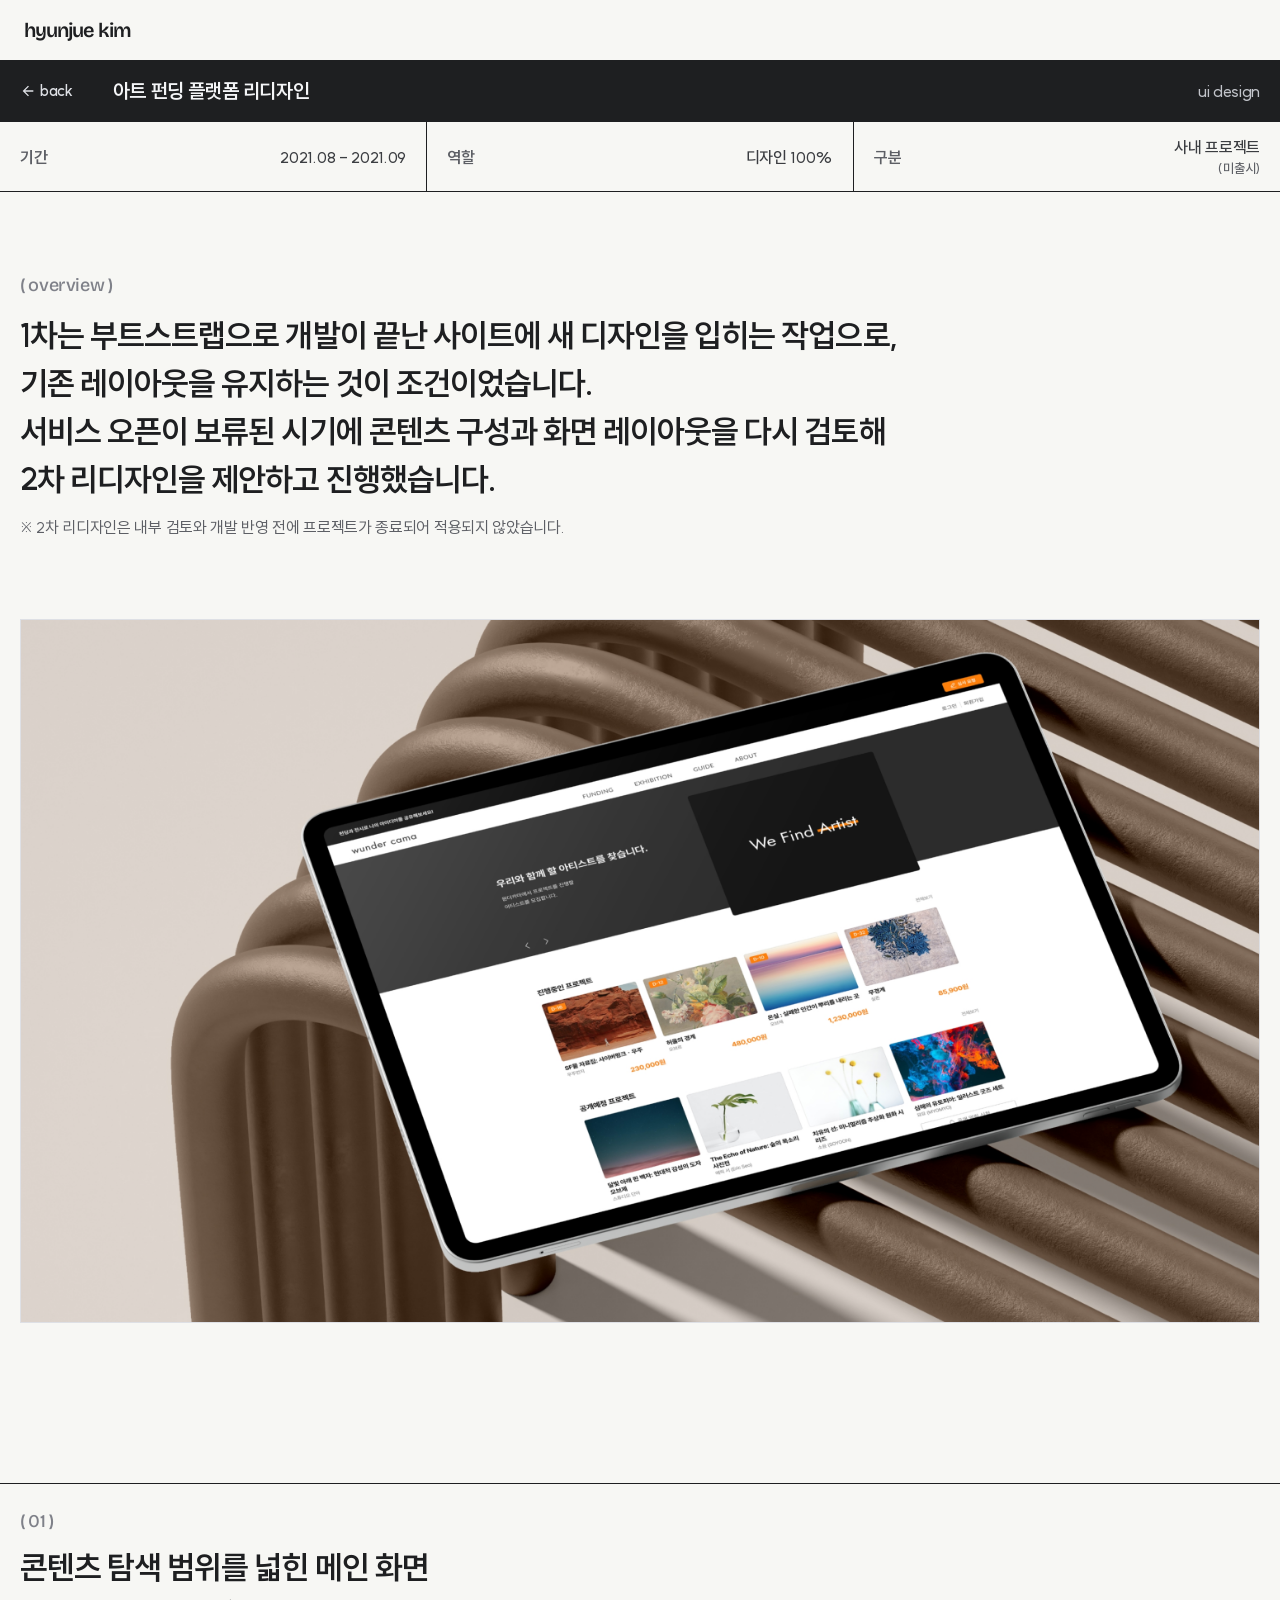
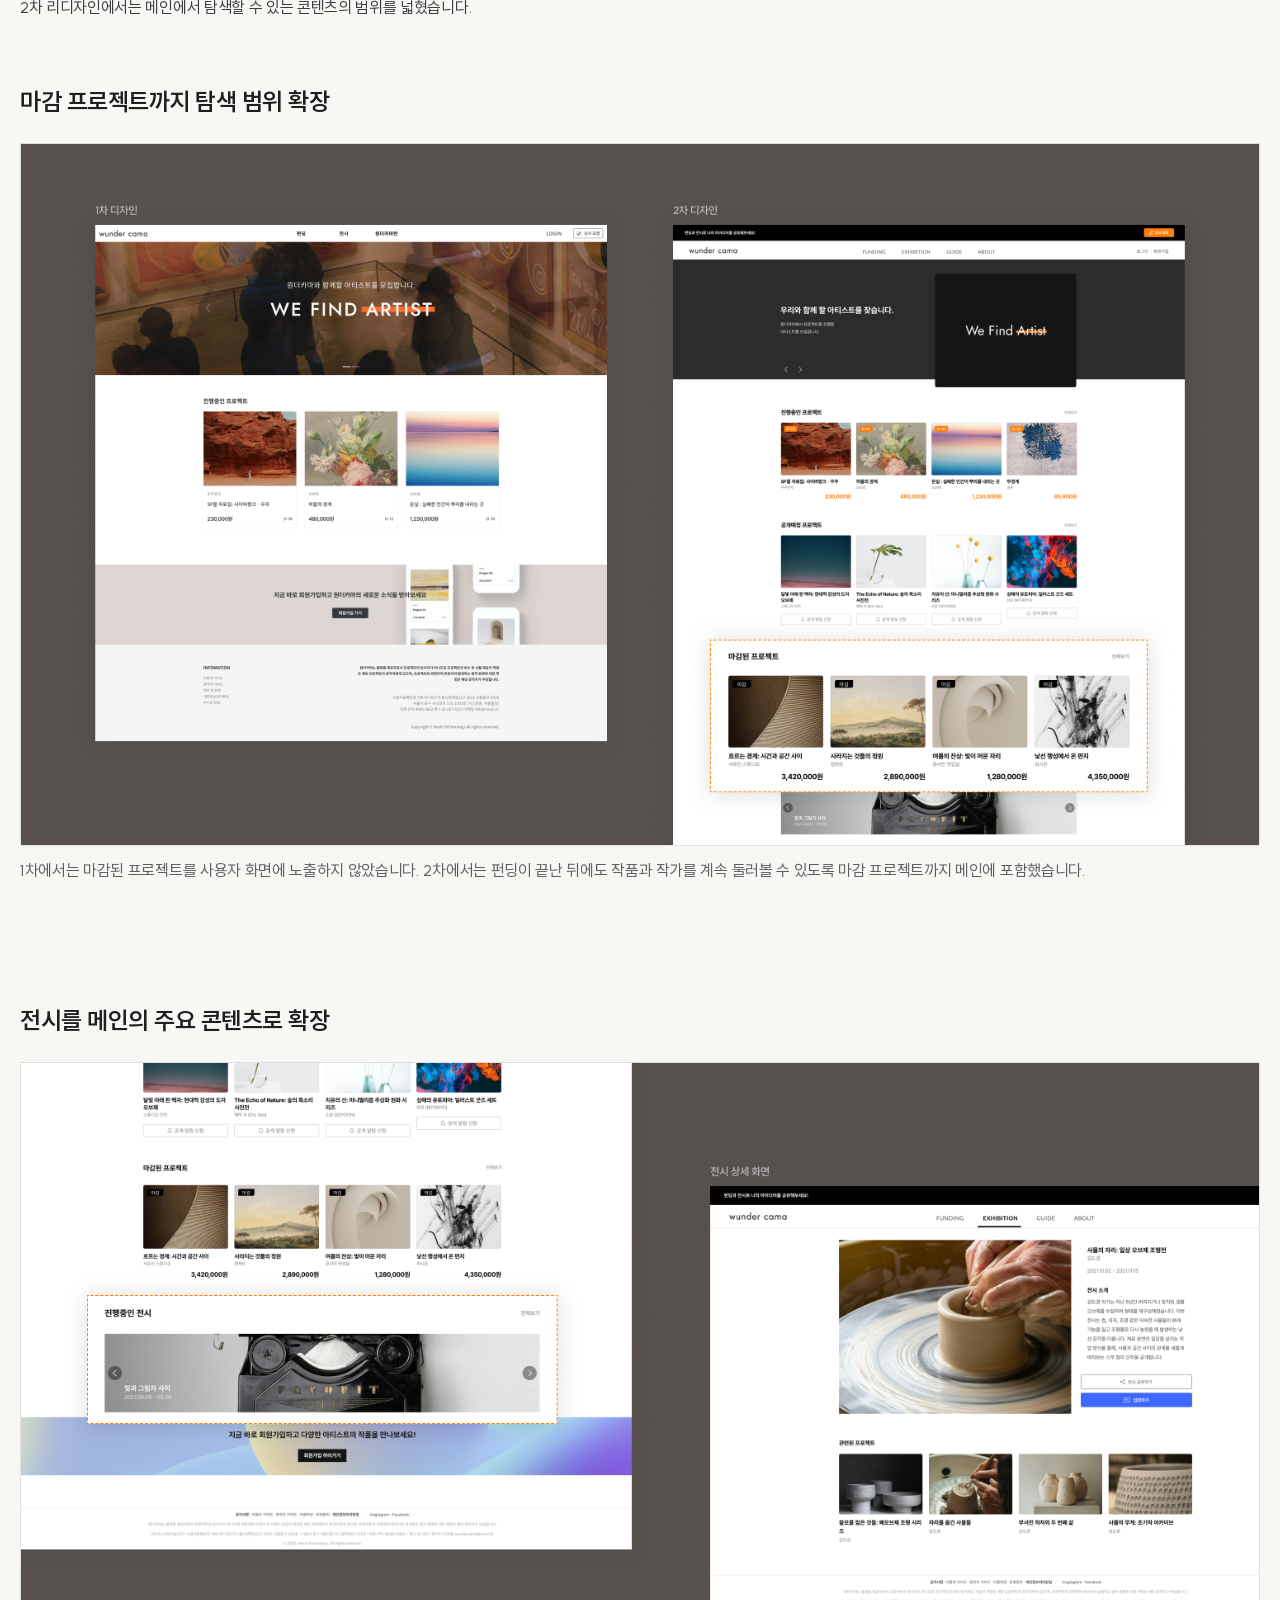
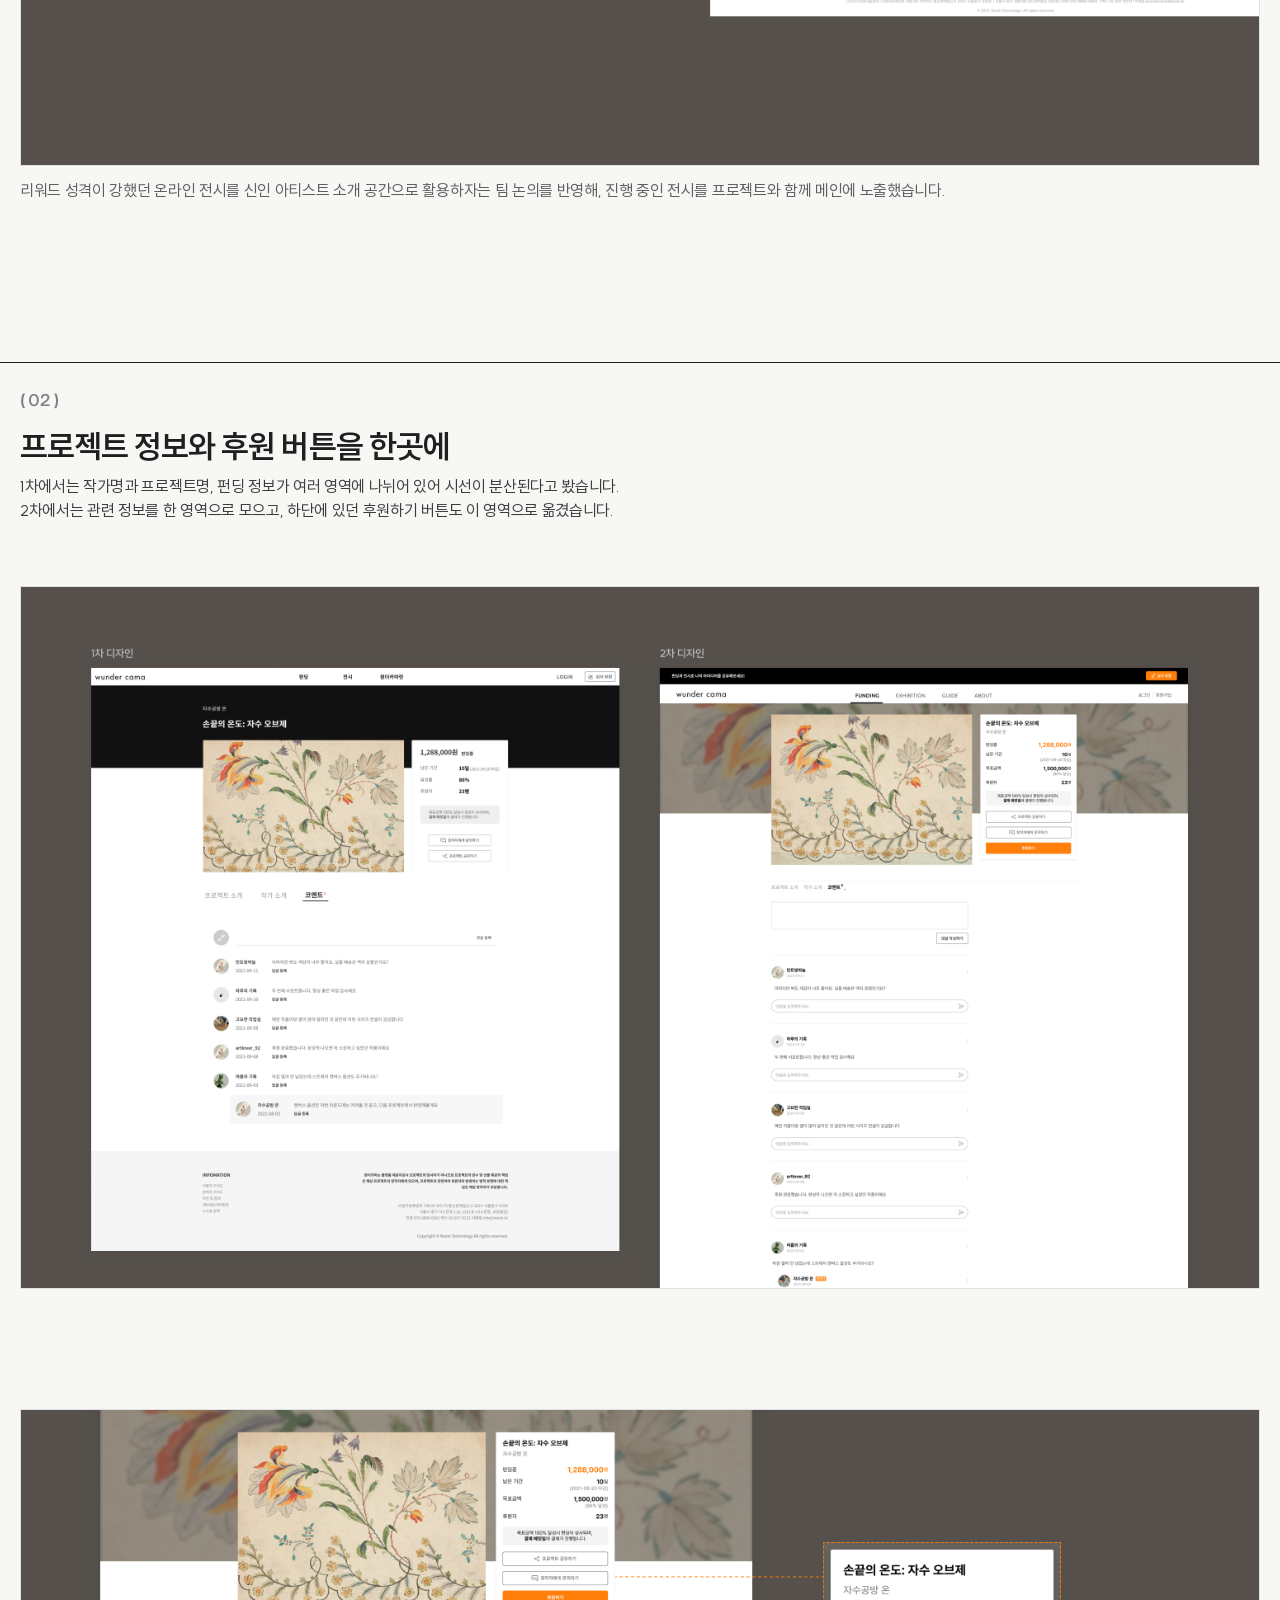
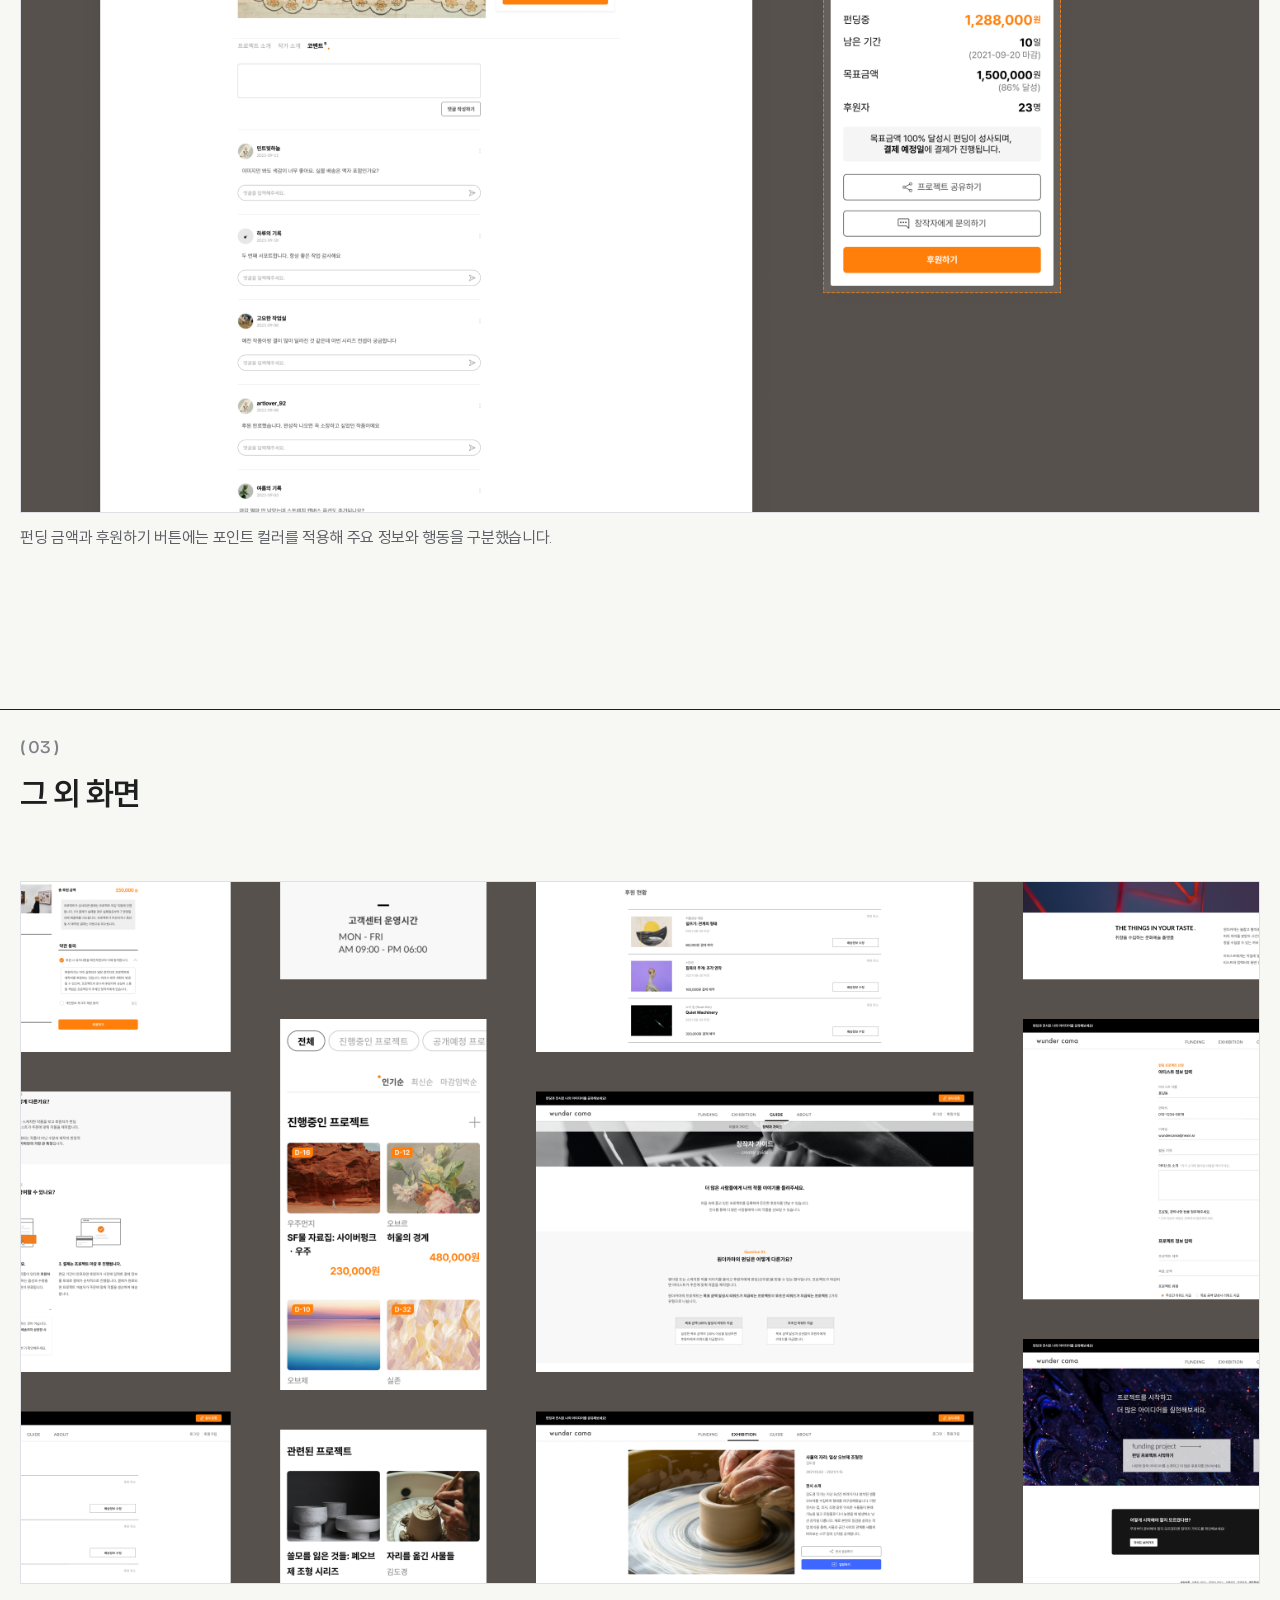
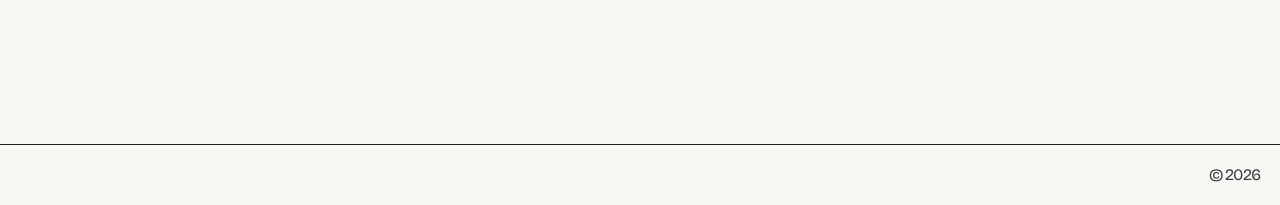
==== work/art-funding.html @ 520fff86 "아트 펀딩 상세화면 내용 적용 Co-Authored-By: Claude Opus 5.5 <noreply@anthropic.com>" ====
<!doctype html>
<html lang="ko">
<head>
  <meta charset="utf-8">
  <meta name="viewport" content="width=device-width, initial-scale=1">
  <title>아트 펀딩 플랫폼 리디자인 | 김현주 포트폴리오</title>
  <meta name="description" content="1차는 부트스트랩으로 개발이 끝난 사이트에 새 디자인을 입히는 작업으로, 기존 레이아웃을 유지하는 것이 조건이었습니다.">

  <meta property="og:type" content="article">
  <meta property="og:title" content="아트 펀딩 플랫폼 리디자인 | 김현주 포트폴리오">
  <meta property="og:description" content="1차는 부트스트랩으로 개발이 끝난 사이트에 새 디자인을 입히는 작업으로, 기존 레이아웃을 유지하는 것이 조건이었습니다.">
  <meta property="og:image" content="../images/art-funding/cover.png">

  <link rel="icon" href="../images/common/favicon.svg" type="image/svg+xml">
  <link rel="icon" href="../images/common/favicon-32.png" type="image/png" sizes="32x32">
  <link rel="apple-touch-icon" href="../images/common/apple-touch-icon.png">

  <link rel="stylesheet" href="../css/fonts.css">
  <link rel="stylesheet" href="../css/tokens.css">
  <link rel="stylesheet" href="../css/style.css">
</head>
<body>
  <header class="prj-top">
    <div class="gnb">
      <div class="inner">
        <a class="logo-container t-brand-logo" href="../index.html">hyunjue kim</a>
      </div>
    </div>
    <div class="prj-header">
      <div class="prj-info">
        <a class="back-link" href="../index.html">
          <span class="icon icon--arrow-back" aria-hidden="true"></span>
          <span class="t-button">back</span>
        </a>
        <div class="title-container">
          <h1 class="prj-title t-project-title">아트 펀딩 플랫폼 리디자인</h1>
          <p class="prj-role t-project-role">ui design</p>
        </div>
      </div>
    </div>
  </header>

  <main class="main prj prj--art-funding">
    <dl class="prj-meta-list">
      <div class="prj-meta-item">
        <dt class="t-meta-label">기간</dt>
        <dd class="value-container"><span class="t-meta-value">2021.08 - 2021.09</span></dd>
      </div>
      <div class="prj-meta-item">
        <dt class="t-meta-label">역할</dt>
        <dd class="value-container"><span class="t-meta-value">디자인 100%</span></dd>
      </div>
      <div class="prj-meta-item">
        <dt class="t-meta-label">구분</dt>
        <dd class="value-container">
          <span class="t-meta-value">사내 프로젝트</span>
          <span class="meta-caption t-meta-caption">(미출시)</span>
        </dd>
      </div>
    </dl>

    <section class="prj-overview" aria-labelledby="prj-overview-eyebrow">
      <div class="intro">
        <h2 class="eyebrow t-eyebrow" id="prj-overview-eyebrow">( overview )</h2>
        <p class="lead t-body-lead">1차는 부트스트랩으로 개발이 끝난 사이트에 새 디자인을 입히는 작업으로,<br class="br-desktop"> 기존 레이아웃을 유지하는 것이 조건이었습니다.<br>서비스 오픈이 보류된 시기에 콘텐츠 구성과 화면 레이아웃을 다시 검토해<br class="br-desktop"> 2차 리디자인을 제안하고 진행했습니다.</p>
        <p class="note t-body-default">※ 2차 리디자인은 내부 검토와 개발 반영 전에 프로젝트가 종료되어 적용되지 않았습니다.</p>
      </div>
    </section>

    <div class="prj-chapters">
      <section class="prj-intro" aria-label="프로젝트 소개">
        <div class="prj-cover">
          <img src="../images/art-funding/cover.png" alt="아트 펀딩 플랫폼 리디자인 화면 목업" width="1500" height="850">
        </div>
      </section>

      <section class="prj-chapter" aria-labelledby="prj-chapter-01">
        <div class="prj-chapter-header">
          <p class="eyebrow t-eyebrow">( 01 )</p>
          <div class="heading">
            <h2 class="title t-heading-chapter" id="prj-chapter-01">콘텐츠 탐색 범위를 넓힌 메인 화면</h2>
            <p class="description t-body-default">2차 리디자인에서는 메인에서 탐색할 수 있는 콘텐츠의 범위를 넓혔습니다.</p>
          </div>
        </div>
        <div class="prj-section-list">
          <section class="prj-section">
            <div class="prj-section-heading">
              <h3 class="title t-heading-section">마감 프로젝트까지 탐색 범위 확장</h3>
            </div>
            <div class="prj-item">
              <div class="prj-img-container">
                <img src="../images/art-funding/main-closed-projects.png" alt="1차·2차 메인 화면과 마감 프로젝트 영역" width="1500" height="850" loading="lazy">
              </div>
              <p class="caption t-caption">1차에서는 마감된 프로젝트를 사용자 화면에 노출하지 않았습니다. 2차에서는 펀딩이 끝난 뒤에도 작품과 작가를 계속 둘러볼 수 있도록 마감 프로젝트까지 메인에 포함했습니다.</p>
            </div>
          </section>

          <section class="prj-section">
            <div class="prj-section-heading">
              <h3 class="title t-heading-section">전시를 메인의 주요 콘텐츠로 확장</h3>
            </div>
            <div class="prj-item">
              <div class="prj-img-container">
                <img src="../images/art-funding/main-exhibition.png" alt="메인의 진행 중인 전시 영역과 전시 상세 화면" width="1500" height="850" loading="lazy">
              </div>
              <p class="caption t-caption">리워드 성격이 강했던 온라인 전시를 신인 아티스트 소개 공간으로 활용하자는 팀 논의를 반영해, 진행 중인 전시를 프로젝트와 함께 메인에 노출했습니다.</p>
            </div>
          </section>
        </div>
      </section>

      <section class="prj-chapter" aria-labelledby="prj-chapter-02">
        <div class="prj-chapter-header">
          <p class="eyebrow t-eyebrow">( 02 )</p>
          <div class="heading">
            <h2 class="title t-heading-chapter" id="prj-chapter-02">프로젝트 정보와 후원 버튼을 한곳에</h2>
            <p class="description t-body-default">1차에서는 작가명과 프로젝트명, 펀딩 정보가 여러 영역에 나뉘어 있어 시선이 분산된다고 봤습니다. <br class="br-desktop">2차에서는 관련 정보를 한 영역으로 모으고, 하단에 있던 후원하기 버튼도 이 영역으로 옮겼습니다.</p>
          </div>
        </div>
        <div class="prj-section-list">
          <section class="prj-section" aria-label="1차·2차 프로젝트 상세 레이아웃">
            <div class="prj-item">
              <div class="prj-img-container">
                <img src="../images/art-funding/detail-layout.png" alt="1차·2차 프로젝트 상세 화면 비교" width="1500" height="850" loading="lazy">
              </div>
            </div>
          </section>

          <section class="prj-section" aria-label="프로젝트 상세 포인트 컬러">
            <div class="prj-item">
              <div class="prj-img-container">
                <img src="../images/art-funding/detail-point-color.png" alt="프로젝트 상세 화면의 펀딩 정보 영역" width="1500" height="850" loading="lazy">
              </div>
              <p class="caption t-caption">펀딩 금액과 후원하기 버튼에는 포인트 컬러를 적용해 주요 정보와 행동을 구분했습니다.</p>
            </div>
          </section>
        </div>
      </section>

      <section class="prj-chapter" aria-labelledby="prj-chapter-03">
        <div class="prj-chapter-header">
          <p class="eyebrow t-eyebrow">( 03 )</p>
          <div class="heading">
            <h2 class="title t-heading-chapter" id="prj-chapter-03">그 외 화면</h2>
          </div>
        </div>
        <div class="prj-section-list">
          <section class="prj-section" aria-label="그 외 화면">
            <div class="prj-item">
              <div class="prj-img-container">
                <img src="../images/art-funding/other-pages.png" alt="이용자 가이드, 신청폼, 후원 현황 등 그 외 PC·모바일 화면" width="1500" height="850" loading="lazy">
              </div>
            </div>
          </section>
        </div>
      </section>
    </div>
  </main>

  <footer class="footer">
    <div class="inner">
      <p class="copyright t-brand-footer">© 2026</p>
    </div>
  </footer>
</body>
</html>
---- css/fonts.css ----
/* ==========================================================================
   fonts.css — 로컬 폰트 (경로·파일명 대소문자 그대로 사용)
   ========================================================================== */

/* SUIT — 본문 */
@font-face {
  font-family: "SUIT";
  font-weight: 400;
  font-style: normal;
  font-display: swap;
  src: url("../fonts/SUIT/SUIT-Regular.ttf") format("truetype");
}
@font-face {
  font-family: "SUIT";
  font-weight: 500;
  font-style: normal;
  font-display: swap;
  src: url("../fonts/SUIT/SUIT-Medium.ttf") format("truetype");
}
@font-face {
  font-family: "SUIT";
  font-weight: 600;
  font-style: normal;
  font-display: swap;
  src: url("../fonts/SUIT/SUIT-SemiBold.ttf") format("truetype");
}

/* Bricolage Grotesque — eyebrow·브랜드·메인 리스트 제목 */
@font-face {
  font-family: "Bricolage Grotesque";
  font-weight: 400;
  font-style: normal;
  font-display: swap;
  src: url("../fonts/Bricolage-Grotesque/BricolageGrotesque-Regular.ttf") format("truetype");
}
@font-face {
  font-family: "Bricolage Grotesque";
  font-weight: 500;
  font-style: normal;
  font-display: swap;
  src: url("../fonts/Bricolage-Grotesque/BricolageGrotesque-Medium.ttf") format("truetype");
}
@font-face {
  font-family: "Bricolage Grotesque";
  font-weight: 600;
  font-style: normal;
  font-display: swap;
  src: url("../fonts/Bricolage-Grotesque/BricolageGrotesque-SemiBold.ttf") format("truetype");
}
---- css/tokens.css ----
/* ==========================================================================
   tokens.css — 웹 포트폴리오 디자인 토큰
   Figma "포트폴리오 > 웹 포트폴리오" 변수·텍스트 스타일 기준 (2026-11-16)
   - 이미지로 추출한 요소(코드창, 목업)에만 쓰인 값은 제외: code-palette, code/*, radius/*, code·label 텍스트 스타일
   - 1. primitive : 원본 값. 화면에서 직접 쓰지 않고 semantic에서 참조
   - 2. semantic  : 역할별 색상. 화면에서는 이 변수를 사용
   - 3. project   : 상세화면별 이미지 배경 (.prj--{폴더명})
   - 4. layout / typography : 데스크톱 기본값 + 모바일 덮어쓰기
   - 5. effect    : 그림자
   - 6. text styles : Figma 텍스트 스타일 → .t-{스타일명} 클래스
   ========================================================================== */

/* --------------------------------------------------------------------------
   1. primitive
   -------------------------------------------------------------------------- */
:root {
  /* neutral */
  --neutral-0: #ffffff;
  --neutral-100: #f4f5f7;
  --neutral-200: #eef0f3;
  --neutral-300: #dee0e5;
  --neutral-400: #c2c4ca;
  --neutral-500: #a2a4a9;
  --neutral-600: #7f8189;
  --neutral-700: #5d5f65;
  --neutral-800: #3b3d41;
  --neutral-900: #1e1f21;

  /* hue */
  --warm-50: #f7f7f4;
  --warm-800: #4a453f;
  --slate-100: #edf1f8;
  --slate-150: #e7e9ee;
  --slate-400: #8ea1c4;
  --slate-800: #343948;
  --lavender-200: #d9d9ea;
  --mint-100: #def1ea;
  --mint-200: #bfefdd;
  --black-alpha-30: rgba(0, 0, 0, 0.3);

  /* size */
  --size-4: 4px;
  --size-8: 8px;
  --size-12: 12px;
  --size-16: 16px;
  --size-20: 20px;
  --size-24: 24px;
  --size-28: 28px;
  --size-32: 32px;
  --size-40: 40px;
  --size-48: 48px;
  --size-60: 60px;
  --size-80: 80px;
  --size-120: 120px;
  --size-160: 160px;
  --size-full: 999px;

  /* font */
  --font-family-sans: "SUIT", sans-serif;
  --font-family-display: "Bricolage Grotesque", sans-serif;

  --font-size-13: 13px;
  --font-size-15: 15px;
  --font-size-16: 16px;
  --font-size-18: 18px;
  --font-size-20: 20px;
  --font-size-24: 24px;
  --font-size-32: 32px;
  --font-size-40: 40px;
}

/* --------------------------------------------------------------------------
   2. semantic
   -------------------------------------------------------------------------- */
:root {
  /* background */
  --color-bg-default: var(--neutral-0);
  --color-bg-page: var(--warm-50);
  --color-bg-subtle: var(--neutral-200);
  --color-bg-inverse: var(--neutral-900);
  --color-bg-accent: var(--mint-200);
  --color-bg-accent-subtle: var(--mint-100);
  --color-overlay-dim: var(--black-alpha-30);

  /* text */
  --color-text-primary: var(--neutral-900);
  --color-text-secondary: var(--neutral-800);
  --color-text-tertiary: var(--neutral-700);
  --color-text-eyebrow: var(--neutral-600);
  --color-text-inverse: var(--neutral-100);
  --color-text-inverse-secondary: var(--neutral-300);
  --color-text-inverse-tertiary: var(--neutral-400);
  --color-text-on-accent: var(--neutral-900);

  /* border */
  --color-border-default: var(--neutral-300);
  --color-border-divider: var(--neutral-700);
  --color-border-strong: var(--neutral-900);

  /* icon */
  --color-icon-default: var(--neutral-900);
  --color-icon-secondary: var(--neutral-800);
  --color-icon-tertiary: var(--neutral-500);
  --color-icon-inverse: var(--neutral-100);
  --color-icon-inverse-secondary: var(--neutral-300);

}

/* --------------------------------------------------------------------------
   3. project — 이미지 배경 (Figma project 컬렉션 모드)
   상세화면 최상위 요소에 클래스를 붙이면 그 안의 이미지 배경색이 바뀜
   예) <main class="prj prj--lms-ops">
   -------------------------------------------------------------------------- */
:root,
.prj--lms-build {
  --color-bg-media: var(--slate-100);
  --color-bg-media-strong: var(--slate-400);
}
.prj--lms-ops {
  --color-bg-media: var(--slate-150);
  --color-bg-media-strong: var(--slate-800);
}
.prj--ibtc-admin {
  --color-bg-media: var(--lavender-200);
  --color-bg-media-strong: var(--lavender-200);
}
.prj--art-funding {
  --color-bg-media: var(--warm-800);
  --color-bg-media-strong: var(--warm-800);
}

/* --------------------------------------------------------------------------
   4. layout / typography — 데스크톱 기본값
   -------------------------------------------------------------------------- */
:root {
  /* gap */
  --gap-section: var(--size-120);
  --gap-chapter: var(--size-160);
  --gap-chapter-content: var(--size-40);
  --gap-chapter-header: var(--size-8);
  --gap-section-content: var(--size-24);
  --gap-item-list: var(--size-20);
  --gap-caption: var(--size-12);
  --gap-card: var(--size-16);

  /* padding */
  --padding-inline: var(--size-20);
  --padding-links-top: var(--size-28);
  --padding-card-block: var(--size-48);
  --padding-card-inline: var(--size-40);

  /* font size (반응형) */
  --font-size-hero: var(--font-size-40);
  --font-size-heading-chapter: var(--font-size-32);
  --font-size-heading-section: var(--font-size-24);
  --font-size-heading-card: var(--font-size-20);
  --font-size-body-lead: var(--font-size-32);
  --font-size-eyebrow: var(--font-size-18);
}

/* 모바일 — 시안 폭 360px 기준. 분기점은 실제 레이아웃에 맞게 조정 */
@media (max-width: 767px) {
  :root {
    --gap-section: var(--size-60);
    --gap-chapter: var(--size-120);
    --gap-chapter-content: var(--size-24);
    --gap-chapter-header: var(--size-4);
    --gap-section-content: var(--size-20);
    --gap-item-list: var(--size-40);
    --gap-card: var(--size-8);

    --padding-links-top: var(--size-24);
    --padding-card-block: var(--size-28);
    --padding-card-inline: var(--size-28);

    --font-size-hero: var(--font-size-24);
    --font-size-heading-chapter: var(--font-size-24);
    --font-size-heading-section: var(--font-size-20);
    --font-size-heading-card: var(--font-size-16);
    --font-size-body-lead: var(--font-size-24);
    --font-size-eyebrow: var(--font-size-16);
  }
}

/* --------------------------------------------------------------------------
   5. effect
   -------------------------------------------------------------------------- */
:root {
  --shadow-modal: 0 0 30px rgba(4, 4, 4, 0.1);
}

/* --------------------------------------------------------------------------
   6. text styles — Figma 텍스트 스타일과 1:1
   Regular 400 / Medium 500 / SemiBold 600
   -------------------------------------------------------------------------- */

/* brand */
.t-brand-logo   { font-family: var(--font-family-display); font-weight: 600; font-size: var(--font-size-20); line-height: 1;   letter-spacing: -0.05em; }
.t-brand-footer { font-family: var(--font-family-display); font-weight: 400; font-size: var(--font-size-16); line-height: 1.5; letter-spacing: -0.05em; }

/* home */
.t-home-hero          { font-family: var(--font-family-sans);    font-weight: 500; font-size: var(--font-size-hero); line-height: 1.5; letter-spacing: -0.03em; }
.t-home-list-heading  { font-family: var(--font-family-display); font-weight: 500; font-size: var(--font-size-16);   line-height: 1.5; letter-spacing: -0.02em; }
.t-home-list-title    { font-family: var(--font-family-sans);    font-weight: 500; font-size: var(--font-size-16);   line-height: 1.5; letter-spacing: -0.02em; }
.t-home-list-meta     { font-family: var(--font-family-sans);    font-weight: 500; font-size: var(--font-size-15);   line-height: 1.5; letter-spacing: -0.02em; }

/* heading */
.t-eyebrow         { font-family: var(--font-family-display); font-weight: 500; font-size: var(--font-size-eyebrow);         line-height: 1.5; letter-spacing: -0.02em; }
.t-heading-chapter { font-family: var(--font-family-sans);    font-weight: 600; font-size: var(--font-size-heading-chapter); line-height: 1.5; letter-spacing: -0.03em; }
.t-heading-section { font-family: var(--font-family-sans);    font-weight: 600; font-size: var(--font-size-heading-section); line-height: 1.5; letter-spacing: -0.02em; }
.t-heading-card    { font-family: var(--font-family-sans);    font-weight: 600; font-size: var(--font-size-heading-card);    line-height: 1.5; letter-spacing: -0.02em; }

/* body */
.t-body-lead    { font-family: var(--font-family-sans); font-weight: 600; font-size: var(--font-size-body-lead); line-height: 1.5; letter-spacing: -0.03em; }
.t-body-default { font-family: var(--font-family-sans); font-weight: 400; font-size: var(--font-size-16);        line-height: 1.5; letter-spacing: -0.02em; }
.t-caption      { font-family: var(--font-family-sans); font-weight: 400; font-size: var(--font-size-16);        line-height: 1.5; letter-spacing: -0.02em; }
.t-button       { font-family: var(--font-family-sans); font-weight: 600; font-size: var(--font-size-15);        line-height: 1.5; letter-spacing: -0.02em; }

/* project */
.t-project-title { font-family: var(--font-family-sans); font-weight: 600; font-size: var(--font-size-20); line-height: 1.5; letter-spacing: -0.02em; }
.t-project-role  { font-family: var(--font-family-sans); font-weight: 500; font-size: var(--font-size-16); line-height: 1.5; letter-spacing: -0.02em; }

/* meta */
.t-meta-label   { font-family: var(--font-family-sans); font-weight: 600; font-size: var(--font-size-16); line-height: 1.5; letter-spacing: -0.02em; }
.t-meta-value   { font-family: var(--font-family-sans); font-weight: 500; font-size: var(--font-size-16); line-height: 1.5; letter-spacing: -0.02em; }
.t-meta-caption { font-family: var(--font-family-sans); font-weight: 500; font-size: var(--font-size-13); line-height: 1.5; letter-spacing: -0.02em; }

/* about modal */
.t-about-title   { font-family: var(--font-family-sans); font-weight: 600; font-size: var(--font-size-16); line-height: 1.5; letter-spacing: -0.02em; }
.t-about-heading { font-family: var(--font-family-sans); font-weight: 600; font-size: var(--font-size-16); line-height: 1.5; letter-spacing: -0.02em; }
.t-about-org     { font-family: var(--font-family-sans); font-weight: 500; font-size: var(--font-size-16); line-height: 1.5; letter-spacing: -0.02em; }
.t-about-period  { font-family: var(--font-family-sans); font-weight: 400; font-size: var(--font-size-15); line-height: 1.5; letter-spacing: -0.02em; }

/* --------------------------------------------------------------------------
   7. 공통 — 이미지 컨테이너 (1px border + 배경색 + 노이즈, 안에 투명 PNG)
   -------------------------------------------------------------------------- */
.prj-cover,
.prj-img-container {
  box-sizing: border-box; /* Figma stroke 안쪽 정렬과 동일 */
  border: 1px solid var(--color-border-default);
  background-color: var(--color-bg-media);
  background-image: url("../images/common/noise.svg");
  background-repeat: repeat;
}
.prj-img-container--strong {
  background-color: var(--color-bg-media-strong);
}
.prj-cover img,
.prj-img-container img {
  display: block;
  width: 100%;
  height: auto;
}
---- css/style.css ----
/* ==========================================================================
   style.css — 공통 레이아웃·컴포넌트
   값은 모두 tokens.css 변수 사용
   분기점: 1539px 이하(gnb·footer 모바일, main 세로선 없음) / 767px 이하(전체 모바일)
   ========================================================================== */

/* --------------------------------------------------------------------------
   1. 기본
   -------------------------------------------------------------------------- */
*,
*::before,
*::after {
  box-sizing: border-box;
}

html {
  -webkit-text-size-adjust: 100%;
}

body {
  margin: 0;
  min-height: 100vh;
  display: flex;
  flex-direction: column;
  background-color: var(--color-bg-page);
  color: var(--color-text-primary);
  font-family: var(--font-family-sans);
  word-break: keep-all; /* 한글을 단어 단위로 줄바꿈 */
  overflow-wrap: break-word; /* 긴 영문·URL은 넘치지 않게 */
  -webkit-font-smoothing: antialiased;
  -moz-osx-font-smoothing: grayscale;
}

h1, h2, h3, h4, p, ul, ol, figure {
  margin: 0;
}

ul, ol {
  padding: 0;
  list-style: none;
}

a {
  color: inherit;
  text-decoration: none;
}

button {
  margin: 0;
  padding: 0;
  border: 0;
  background: none;
  color: inherit;
  font: inherit;
  letter-spacing: inherit;
  text-align: inherit;
  cursor: pointer;
}

img {
  display: block;
  max-width: 100%;
}

.sr-only {
  position: absolute;
  width: 1px;
  height: 1px;
  margin: -1px;
  padding: 0;
  overflow: hidden;
  clip: rect(0 0 0 0);
  white-space: nowrap;
  border: 0;
}

/* --------------------------------------------------------------------------
   2. 아이콘 — images/icons/*.svg를 mask로 사용, 색은 currentColor
   -------------------------------------------------------------------------- */
.icon {
  flex-shrink: 0;
  display: block;
  width: var(--size-16);
  height: var(--size-16);
  background-color: currentColor;
  -webkit-mask: var(--icon) center / 100% 100% no-repeat;
          mask: var(--icon) center / 100% 100% no-repeat;
}
.icon--arrow-back         { --icon: url("../images/icons/arrow-back.svg"); }
.icon--folder             { --icon: url("../images/icons/folder.svg"); }
.icon--subdirectory-arrow { --icon: url("../images/icons/subdirectory-arrow.svg"); }
.icon--person-outline     { --icon: url("../images/icons/person-outline.svg"); }
.icon--mail-outline       { --icon: url("../images/icons/mail-outline.svg"); }
.icon--close              { --icon: url("../images/icons/close.svg"); }
.icon--north-east         { --icon: url("../images/icons/north-east.svg"); }

/* --------------------------------------------------------------------------
   3. gnb
   -------------------------------------------------------------------------- */
.gnb {
  border-bottom: 1px solid var(--color-border-strong);
  background-color: var(--color-bg-page);
}
.gnb .inner {
  display: flex;
  align-items: center;
  justify-content: space-between;
  max-width: 1540px;
  height: var(--size-60);
  margin-inline: auto;
  padding-inline: var(--padding-inline);
  border-inline: 1px solid var(--color-border-strong);
}
.gnb .logo-container {
  display: flex;
  align-items: center;
  padding-inline: var(--size-4);
  color: var(--color-text-primary);
  white-space: nowrap;
}

/* --------------------------------------------------------------------------
   4. footer (상세화면용)
   -------------------------------------------------------------------------- */
.footer {
  border-top: 1px solid var(--color-border-strong);
}
.footer .inner {
  display: flex;
  align-items: center;
  justify-content: flex-end;
  max-width: 1540px;
  height: var(--size-60);
  margin-inline: auto;
  padding-inline: var(--padding-inline);
  border-inline: 1px solid var(--color-border-strong);
}
.footer .copyright {
  color: var(--color-text-secondary);
  white-space: nowrap;
}

/* --------------------------------------------------------------------------
   5. main — 본문 1540px, 좌우 세로선은 화면 끝까지
   -------------------------------------------------------------------------- */
.main {
  flex: 1 0 auto;
  width: 100%;
  max-width: 1540px;
  margin-inline: auto;
  border-inline: 1px solid var(--color-border-strong);
}

/* --------------------------------------------------------------------------
   6. home-hero
   -------------------------------------------------------------------------- */
.home-hero {
  display: flex;
  align-items: center;
  padding: var(--size-120) var(--padding-inline);
  color: var(--color-text-primary);
}
.home-hero h1 {
  white-space: nowrap;
}

/* --------------------------------------------------------------------------
   7. 메인 리스트 — home-lists / home-list / home-list-heading / home-list-row
   -------------------------------------------------------------------------- */
.home-lists {
  display: flex;
  flex-direction: column;
  gap: var(--size-40);
}

.home-list-heading {
  display: flex;
  align-items: center;
  padding: var(--size-16) var(--padding-inline);
  border-bottom: 1px solid var(--color-border-strong);
  color: var(--color-text-primary);
}

/* 행: 구분선은 Figma처럼 행 높이 안쪽(stroke inside)에 그림 → ::after */
.home-list-row {
  position: relative;
  display: flex;
  align-items: center;
  gap: var(--size-8);
  width: 100%;
  padding: var(--size-16) var(--padding-inline);
  color: var(--color-text-primary);
}
.home-list-row::after {
  content: "";
  position: absolute;
  inset: auto 0 0 0;
  border-bottom: 1px solid var(--color-border-strong);
  pointer-events: none;
}
.home-list-row--dashed::after {
  border-bottom: 1px dashed var(--color-border-divider);
}
.home-list-row--divider-none::after {
  content: none;
}

.home-list-row .title-container {
  display: flex;
  flex: 1 0 0;
  align-items: center;
  gap: var(--size-8);
  min-width: 0;
}
.home-list-row .title-container .icon {
  width: var(--size-16);
  height: var(--size-16);
  color: var(--color-icon-default);
}
/* folder·person·mail: 18px 슬롯 (Figma 인스턴스 크기, tokens.css에 18 없음 — 확인 필요) */
.home-list-row .title-container .icon--folder,
.home-list-row .title-container .icon--person-outline,
.home-list-row .title-container .icon--mail-outline {
  width: 18px;
  height: 18px;
}
.home-list-row .title {
  white-space: nowrap;
}

.home-list-row .meta-container {
  display: flex;
  align-items: center;
  flex-shrink: 0;
  color: var(--color-text-tertiary);
}
.home-list-row .meta {
  white-space: nowrap;
}
.home-list-row .meta--copied {
  display: none;
}

/* nested: └ 아이콘 + 들여쓰기 */
.home-list-row--nested .title-container {
  gap: var(--size-4);
  padding-left: var(--padding-inline);
}

/* item-group: 그룹 제목 행 + 하위 행 묶음. 그룹 아래 실선 */
.home-item-group {
  position: relative;
}
.home-item-group::after {
  content: "";
  position: absolute;
  inset: auto 0 0 0;
  border-bottom: 1px solid var(--color-border-strong);
  pointer-events: none;
}

/* hover (Figma: While hovering · While pressing) */
@media (hover: hover) {
  .home-list-row:is(a, button):hover {
    background-color: var(--color-bg-accent);
  }
  .home-list-row:is(a, button):hover .title {
    color: var(--color-text-on-accent);
  }
}
.home-list-row:is(a, button):active {
  background-color: var(--color-bg-accent);
}
.home-list-row:is(a, button):active .title {
  color: var(--color-text-on-accent);
}

/* copied (contact 복사 완료) */
.home-list-row.is-copied {
  background-color: var(--color-bg-accent);
}
.home-list-row.is-copied .title {
  color: var(--color-text-on-accent);
}
.home-list-row.is-copied .meta--default {
  display: none;
}
.home-list-row.is-copied .meta--copied {
  display: inline;
}

/* --------------------------------------------------------------------------
   8. about 모달 — <dialog>
   -------------------------------------------------------------------------- */
html.is-modal-open {
  overflow: hidden;
}

.modal-about {
  width: 540px;
  max-width: calc(100% - var(--size-24));
  max-height: calc(100% - var(--size-24));
  margin: auto;
  padding: 0;
  overflow-y: auto;
  border: 0;
  outline: 1px solid var(--color-border-strong); /* Figma stroke inside → 크기에 포함 안 됨 */
  outline-offset: -1px;
  background-color: var(--color-bg-accent-subtle);
  box-shadow: var(--shadow-modal);
  color: var(--color-text-primary);
}
.modal-about::backdrop {
  background-color: var(--color-overlay-dim);
  -webkit-backdrop-filter: blur(10px);
          backdrop-filter: blur(10px);
}

.modal-about-header {
  position: relative;
  display: flex;
  align-items: center;
  justify-content: space-between;
  padding-block: var(--size-4);
}
.modal-about-header::after {
  content: "";
  position: absolute;
  inset: auto 0 0 0;
  border-bottom: 1px solid var(--color-border-strong);
  pointer-events: none;
}
.modal-about-title {
  padding-left: var(--size-24);
}
.modal-about-actions {
  display: flex;
  align-items: center;
  padding-right: var(--size-4);
}
.btn-close {
  display: flex;
  align-items: center;
  justify-content: center;
  width: 46px;
  height: 46px;
  color: var(--color-icon-default);
}
.btn-close .icon {
  width: var(--size-24);
  height: var(--size-24);
}

.modal-about-body {
  display: flex;
  flex-direction: column;
  gap: var(--size-48);
  padding: var(--size-40) var(--size-28);
}
.modal-about-sections {
  display: flex;
  flex-direction: column;
  gap: var(--size-28);
}
.about-section {
  display: flex;
  flex-direction: column;
  gap: var(--size-12);
}
.about-career-list {
  display: flex;
  flex-direction: column;
  gap: var(--size-12);
}
.about-career-item {
  display: flex;
  flex-direction: column;
  gap: var(--size-4);
}
.about-career-org {
  display: flex;
  align-items: center;
  gap: var(--size-8);
  white-space: nowrap;
}
.about-career-period,
.about-career-desc {
  color: var(--color-text-secondary);
}
.about-skill-list {
  display: flex;
  flex-direction: column;
  gap: var(--size-4);
}

/* --------------------------------------------------------------------------
   9. 상세화면 — prj-header / prj-meta-list / prj-links / prj-overview
   -------------------------------------------------------------------------- */
.prj-header {
  border-bottom: 1px solid var(--color-border-strong);
  background-color: var(--color-bg-page);
}
.prj-info {
  display: flex;
  align-items: stretch;
  max-width: 1540px;
  margin-inline: auto;
  background-color: var(--color-bg-inverse);
}
.prj-info .back-link {
  display: flex;
  align-items: center;
  gap: var(--size-4);
  padding-inline: var(--padding-inline);
  color: var(--color-text-inverse-secondary);
  white-space: nowrap;
}
.prj-info .back-link .icon {
  color: var(--color-icon-inverse-secondary);
}
.prj-info .title-container {
  display: flex;
  flex: 1 0 0;
  align-items: center;
  justify-content: space-between;
  gap: var(--size-4);
  min-width: 0;
  height: var(--size-60);
  padding-inline: var(--padding-inline);
  white-space: nowrap;
}
.prj-info .prj-title {
  color: var(--color-text-inverse);
}
.prj-info .prj-role {
  color: var(--color-text-inverse-tertiary);
}

/* 메타 정보 3칸 */
.prj-meta-list {
  display: flex;
  height: 70px; /* Figma: 아래 선 포함 70 */
  margin: 0;
  border-bottom: 1px solid var(--color-border-strong);
}
.prj-meta-item {
  display: flex;
  flex: 1 0 0;
  align-items: center;
  justify-content: space-between;
  gap: var(--size-8);
  min-width: 0;
  padding-inline: var(--padding-inline);
  white-space: nowrap;
}
.prj-meta-item + .prj-meta-item {
  border-left: 1px solid var(--color-border-strong);
}
.prj-meta-item dt {
  color: var(--color-text-tertiary);
}
.prj-meta-item .value-container {
  display: flex;
  flex-direction: column;
  align-items: flex-end;
  margin: 0;
  color: var(--color-text-secondary);
}
.prj-meta-item .meta-caption {
  color: var(--color-text-tertiary);
}

/* 외부 링크 */
.prj-links {
  display: flex;
  flex-direction: column;
  align-items: flex-end;
  gap: var(--size-8);
  padding: var(--padding-links-top) var(--padding-inline) 0;
}
.prj-link-list {
  display: flex;
  align-items: center;
  gap: var(--size-8);
}
.prj-links .notice {
  color: var(--color-text-tertiary);
  text-align: right;
}
.btn-link {
  display: flex;
  align-items: center;
  gap: var(--size-4);
  padding: var(--size-8) var(--size-8) var(--size-8) var(--size-12);
  border: 1px solid var(--color-border-strong);
  background-color: var(--color-bg-accent);
  color: var(--color-text-primary);
  white-space: nowrap;
}
.btn-link .icon {
  color: var(--color-icon-default);
}

/* overview */
.prj-overview {
  display: flex;
  flex-direction: column;
  align-items: flex-start;
  gap: var(--size-40);
  padding: var(--size-80) var(--padding-inline);
}
.prj-overview .intro {
  display: flex;
  flex-direction: column;
  gap: var(--size-12);
}
.prj-overview .eyebrow {
  color: var(--color-text-eyebrow);
}
.prj-overview .lead {
  color: var(--color-text-primary);
}
/* lead 아래 보충 문구 (아트 펀딩 ※ 안내) */
.prj-overview .note {
  color: var(--color-text-tertiary);
}
.keyword-list {
  display: flex;
  align-items: flex-start;
  gap: var(--size-20);
  color: var(--color-text-secondary);
}
.prj-keyword-item {
  display: flex;
  flex-direction: column;
  gap: var(--size-4);
  width: 265px;
}

/* --------------------------------------------------------------------------
   10. 상세화면 — 챕터·섹션·아이템
   -------------------------------------------------------------------------- */
.prj-chapters {
  display: flex;
  flex-direction: column;
  gap: var(--gap-chapter);
  padding-bottom: var(--gap-chapter); /* 마지막 챕터와 footer 사이 (Figma prj-chapters 하단 여백) */
}

.prj-intro {
  display: flex;
  flex-direction: column;
  gap: var(--gap-section);
  padding-inline: var(--padding-inline);
}

.prj-chapter {
  display: flex;
  flex-direction: column;
  gap: var(--gap-chapter-content);
}
.prj-chapter-header {
  display: flex;
  flex-direction: column;
  gap: var(--gap-chapter-header);
  padding: var(--size-24) var(--padding-inline);
  border-top: 1px solid var(--color-border-strong);
}
.prj-chapter-header .eyebrow {
  color: var(--color-text-eyebrow);
}
.prj-chapter-header .heading {
  display: flex;
  flex-direction: column;
  gap: var(--size-4);
}
.prj-chapter-header .title {
  color: var(--color-text-primary);
}
.prj-chapter-header .description {
  color: var(--color-text-secondary);
}

.prj-section-list {
  display: flex;
  flex-direction: column;
  gap: var(--gap-section);
  padding-inline: var(--padding-inline);
}
.prj-section {
  display: flex;
  flex-direction: column;
  gap: var(--gap-section-content);
}
.prj-section-heading {
  display: flex;
  flex-direction: column;
  gap: var(--size-4);
}
.prj-section-heading .title {
  color: var(--color-text-primary);
}
.prj-section-heading .description {
  color: var(--color-text-secondary);
}

.prj-item {
  display: flex;
  flex-direction: column;
  gap: var(--gap-caption);
}
.caption {
  color: var(--color-text-tertiary);
}

/* 이미지 목록 */
.prj-img-list--wide-narrow {
  display: flex;
  gap: var(--size-20);
}
/* 835 : 645 (Figma 폭 비율) — 두 이미지 높이가 같게 유지됨 */
.prj-img-list--wide-narrow > :first-child { flex: 835 1 0; min-width: 0; }
.prj-img-list--wide-narrow > :last-child  { flex: 645 1 0; min-width: 0; }

/* 2열·3열·세로 3장 목록 */
.prj-img-list--cols-2 {
  display: flex;
  align-items: stretch;
  gap: var(--size-20);
}
.prj-img-list--cols-2 > * {
  flex: 1 1 0;
  min-width: 0;
}
.prj-item-list--cols-2,
.prj-item-list--cols-3 {
  display: grid;
  align-items: start;
}
.prj-item-list--cols-2 {
  grid-template-columns: repeat(2, minmax(0, 1fr));
  gap: var(--gap-item-list);
}
.prj-item-list--cols-3 {
  grid-template-columns: repeat(3, minmax(0, 1fr));
  gap: var(--gap-item-list);
}
/* 세로 3장: 옆 이미지 높이에 맞춰 늘어나고 남는 공간은 사이 간격으로 */
.prj-img-list--rows-3 {
  display: flex;
  flex-direction: column;
  justify-content: space-between;
}

/* 회고 */
.prj-retrospect-list {
  display: flex;
  border: 1px solid var(--color-border-strong);
  background-color: var(--color-bg-subtle);
  color: var(--color-text-secondary);
}
.prj-retrospect-card {
  display: flex;
  flex: 1 0 0;
  flex-direction: column;
  gap: var(--gap-card);
  min-width: 0;
  padding: var(--padding-card-block) var(--padding-card-inline);
}
.prj-retrospect-card + .prj-retrospect-card {
  border-left: 1px solid var(--color-border-strong);
}

/* --------------------------------------------------------------------------
   11. 1539px 이하 — gnb·footer 모바일 variant, main 세로선 없음
   -------------------------------------------------------------------------- */
@media (max-width: 1539px) {
  .gnb .inner,
  .footer .inner,
  .main {
    border-inline: 0;
  }
}

/* --------------------------------------------------------------------------
   12. 767px 이하 — 전체 모바일
   -------------------------------------------------------------------------- */
@media (max-width: 767px) {
  /* 데스크톱 시안에만 있는 줄바꿈 */
  .br-desktop {
    display: none;
  }

  .home-hero {
    padding-block: var(--size-80);
  }

  /* 모바일 모달: 화면 아래에서 16px */
  .modal-about {
    margin: auto auto var(--size-16);
    max-height: calc(100% - var(--size-32));
  }
  .modal-about-title {
    padding-left: var(--size-20);
  }
  .modal-about-body {
    gap: var(--size-32);
    padding: var(--size-24) var(--size-20);
  }
  .about-section {
    gap: var(--size-8);
  }
  .about-career-org {
    flex-direction: column;
    align-items: flex-start;
    gap: 0;
  }

  .home-list-row {
    flex-direction: column;
    align-items: flex-start;
    gap: var(--size-4);
  }
  .home-list-row .title-container {
    flex: none;
    flex-direction: column;
    align-items: flex-start;
    gap: var(--size-4);
    width: 100%;
  }
  .home-list-row .meta-container {
    width: 100%;
  }

  .home-list-row--nested .title-container {
    flex-direction: row;
    align-items: center;
    padding-left: 0;
  }
  .home-list-row--nested .meta-container {
    padding-left: var(--padding-inline);
  }

  /* 상세화면 */
  .prj-info .back-link {
    display: none;
  }
  .prj-info .title-container {
    flex-direction: column;
    align-items: flex-start;
    justify-content: flex-start;
    height: auto;
    padding-block: var(--size-20);
    white-space: normal;
  }
  .prj-info .prj-role {
    color: var(--color-text-inverse-secondary);
  }

  /* 모바일: 세로로 쌓고 칸마다 아래 선 (Figma: 선 포함 70 × 3 = 210) */
  .prj-meta-list {
    flex-direction: column;
    height: auto;
    border-bottom: 0;
  }
  .prj-meta-item {
    flex: none;
    height: 70px;
    border-bottom: 1px solid var(--color-border-strong);
  }
  .prj-meta-item + .prj-meta-item {
    border-left: 0;
  }

  .prj-overview {
    gap: var(--size-48);
    padding-block: var(--size-60);
  }
  .prj-overview .intro {
    gap: var(--size-8);
  }
  .keyword-list {
    flex-direction: column;
    gap: var(--size-16);
    width: 100%;
  }
  .prj-keyword-item {
    width: 100%;
  }

  /* 커버·전체 폭 이미지(한 줄에 1장): 320×200 비율로 가운데 기준 자르기 (Figma 모바일 시안) */
  .prj-cover,
  .prj-section > .prj-item > .prj-img-container {
    aspect-ratio: 320 / 200;
    overflow: hidden;
  }
  .prj-cover img,
  .prj-section > .prj-item > .prj-img-container img {
    height: 100%;
    object-fit: cover;
  }

  /* 여러 장 목록은 세로로 쌓기 (원본 비율 유지) */
  .prj-img-list--cols-2 {
    flex-direction: column;
  }
  .prj-img-list--cols-2 > * {
    flex: none;
  }
  .prj-img-list--rows-3 {
    gap: var(--size-20);
  }
  .prj-item-list--cols-2,
  .prj-item-list--cols-3 {
    grid-template-columns: minmax(0, 1fr);
  }
  /* 캡션 없이 이미지만 있는 목록(이러닝 운영 띠배너)은 이미지 목록 간격 */
  .prj-item-list--cols-3:not(:has(> .prj-item)) {
    gap: var(--size-20);
  }

  /* 섹션 설명을 모바일에서 이미지 아래 캡션으로 (이러닝 구축 '스터디랩' 섹션 시안) */
  .prj-section--desc-below .prj-section-heading {
    display: contents;
  }
  .prj-section--desc-below .prj-section-heading .description {
    order: 1;
    margin-top: calc(var(--gap-caption) - var(--gap-section-content));
    color: var(--color-text-tertiary);
  }

  .prj-img-list--wide-narrow {
    flex-direction: column;
  }
  .prj-img-list--wide-narrow > :first-child,
  .prj-img-list--wide-narrow > :last-child {
    flex: none;
  }

  .prj-retrospect-list {
    flex-direction: column;
  }
  .prj-retrospect-card + .prj-retrospect-card {
    border-left: 0;
    border-top: 1px solid var(--color-border-strong);
  }
}
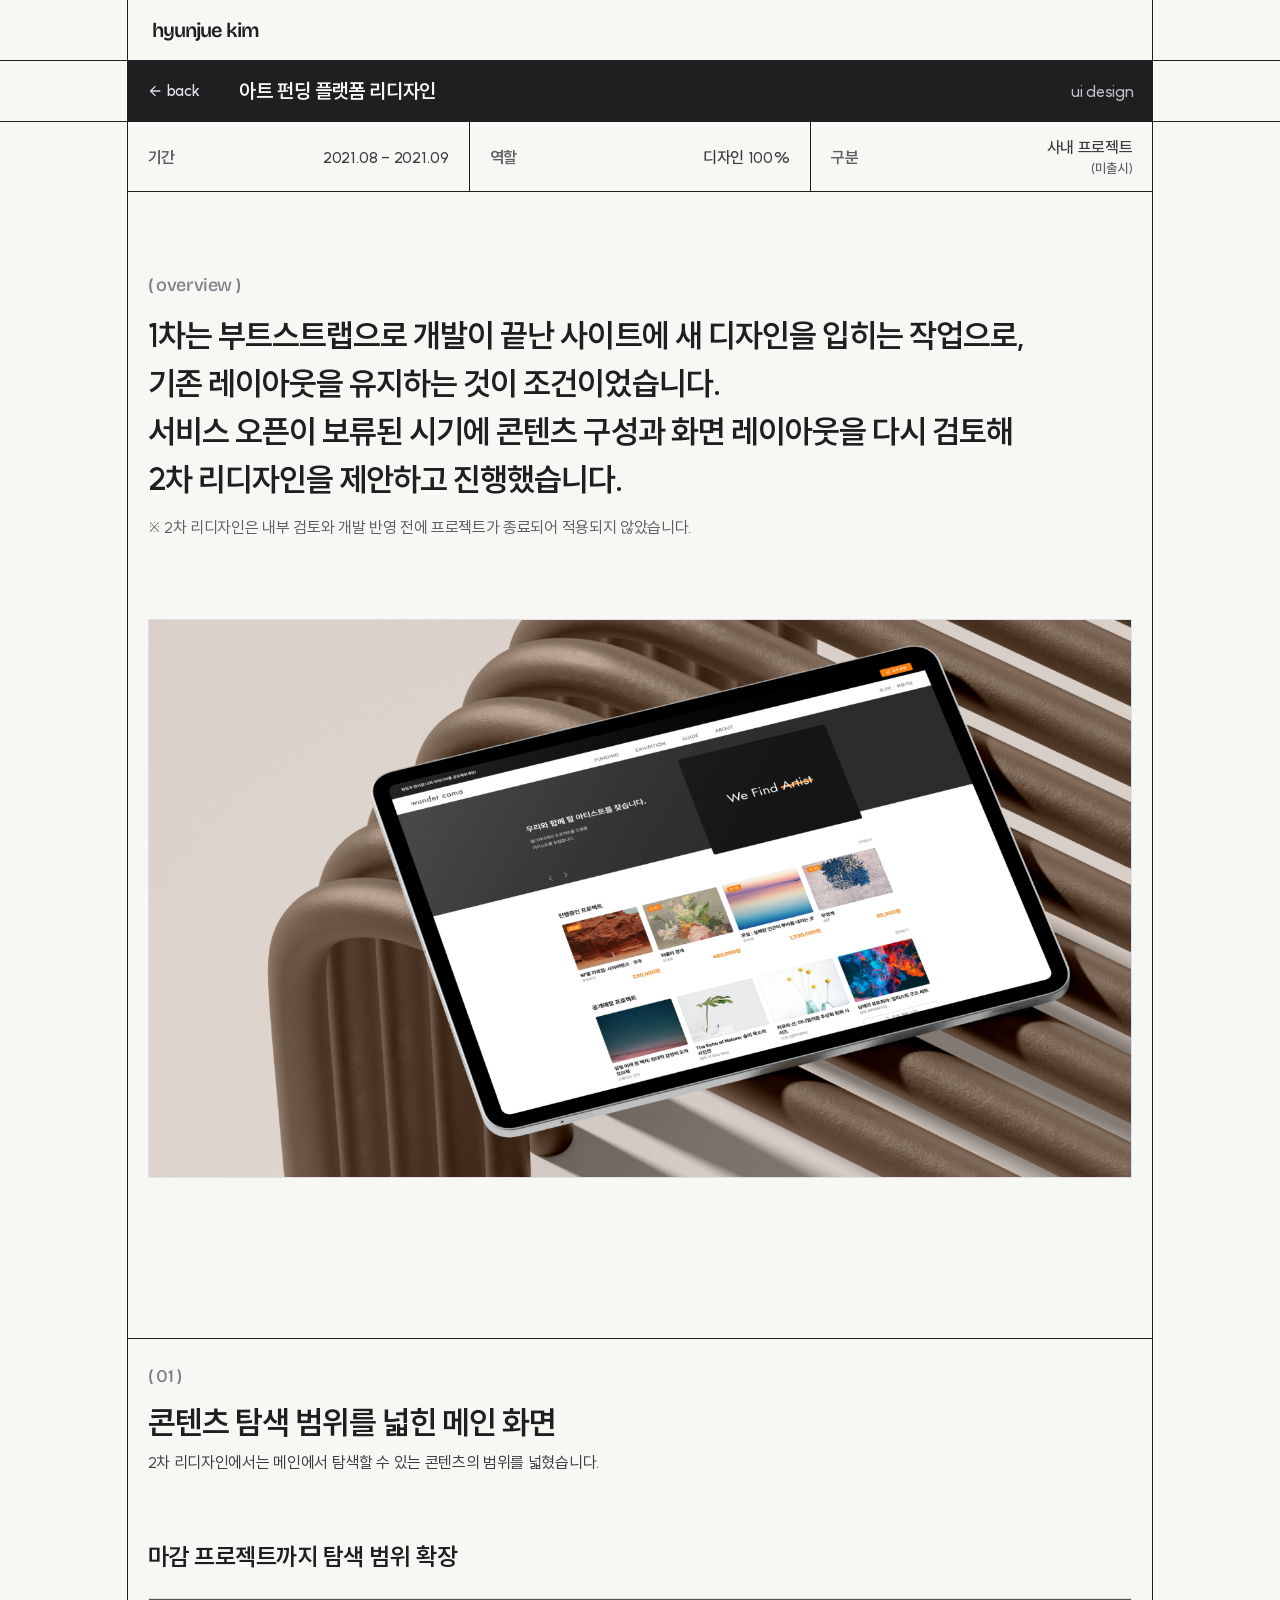
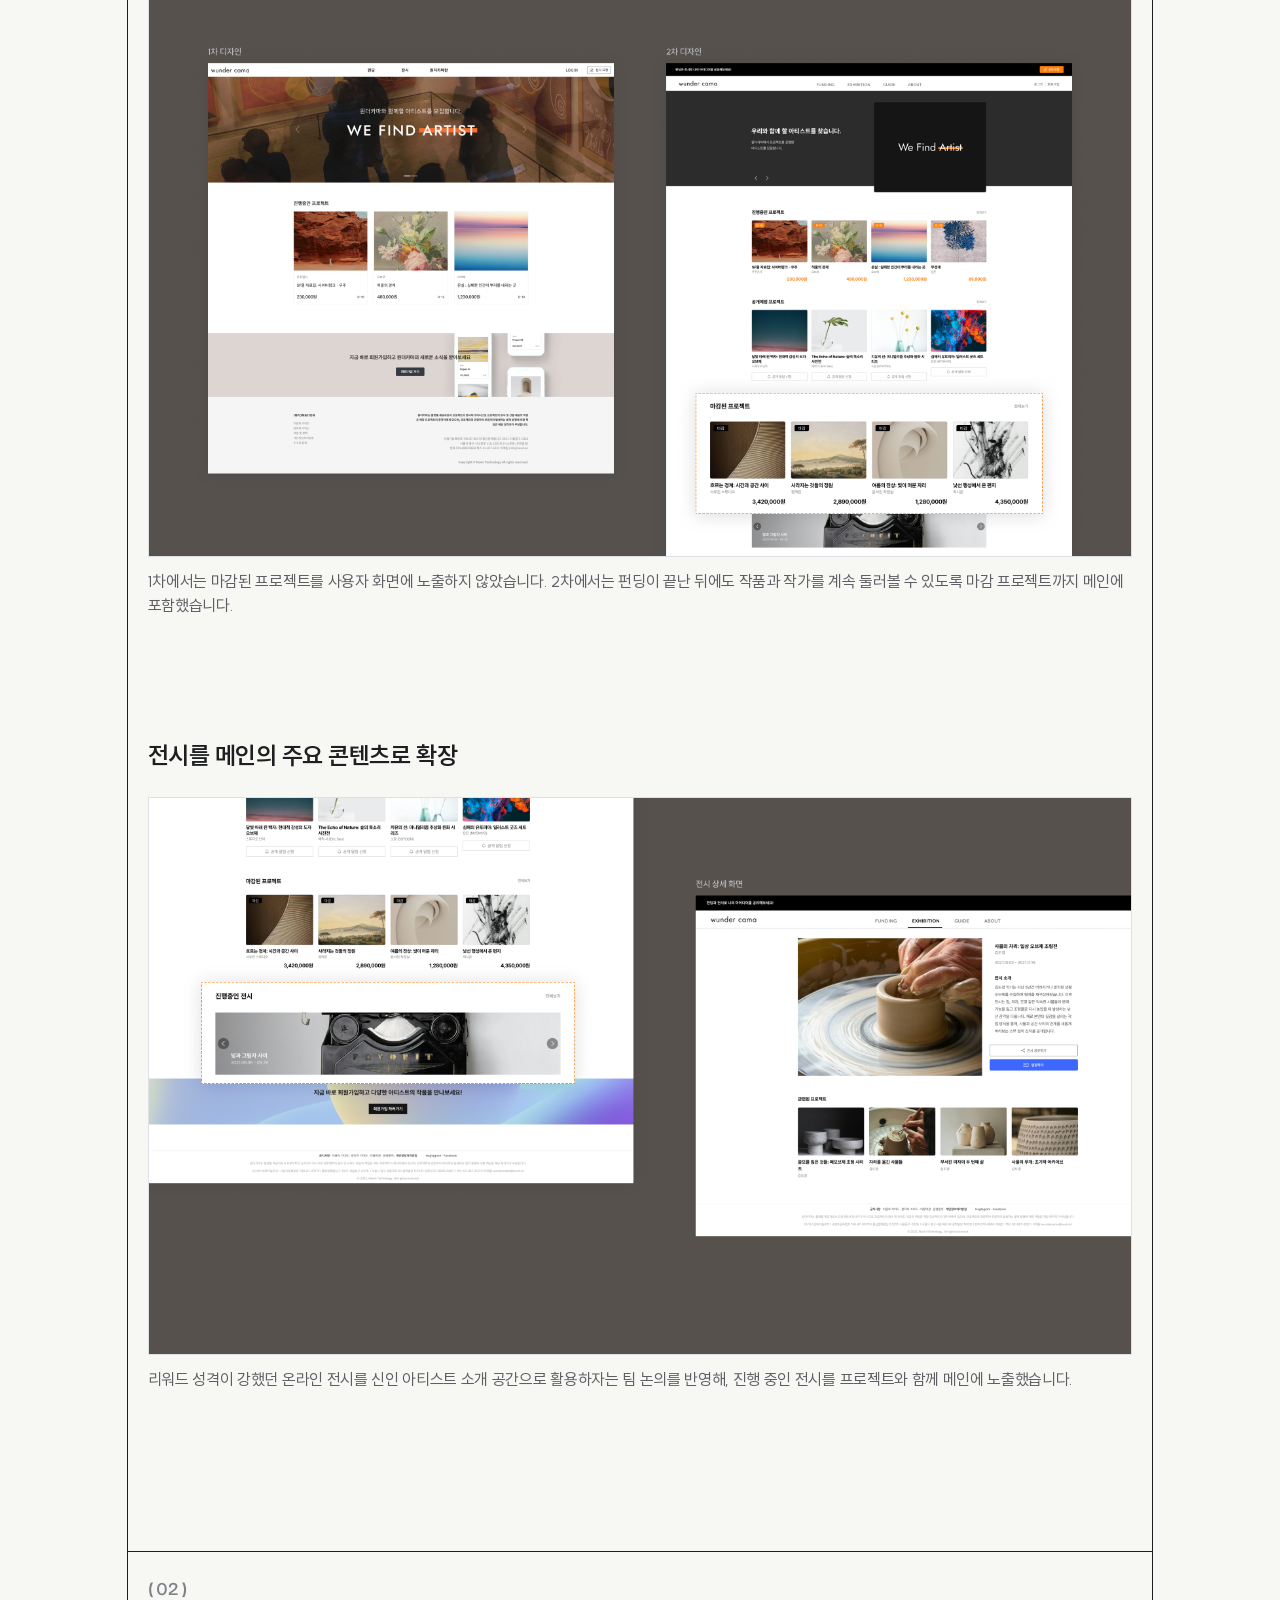
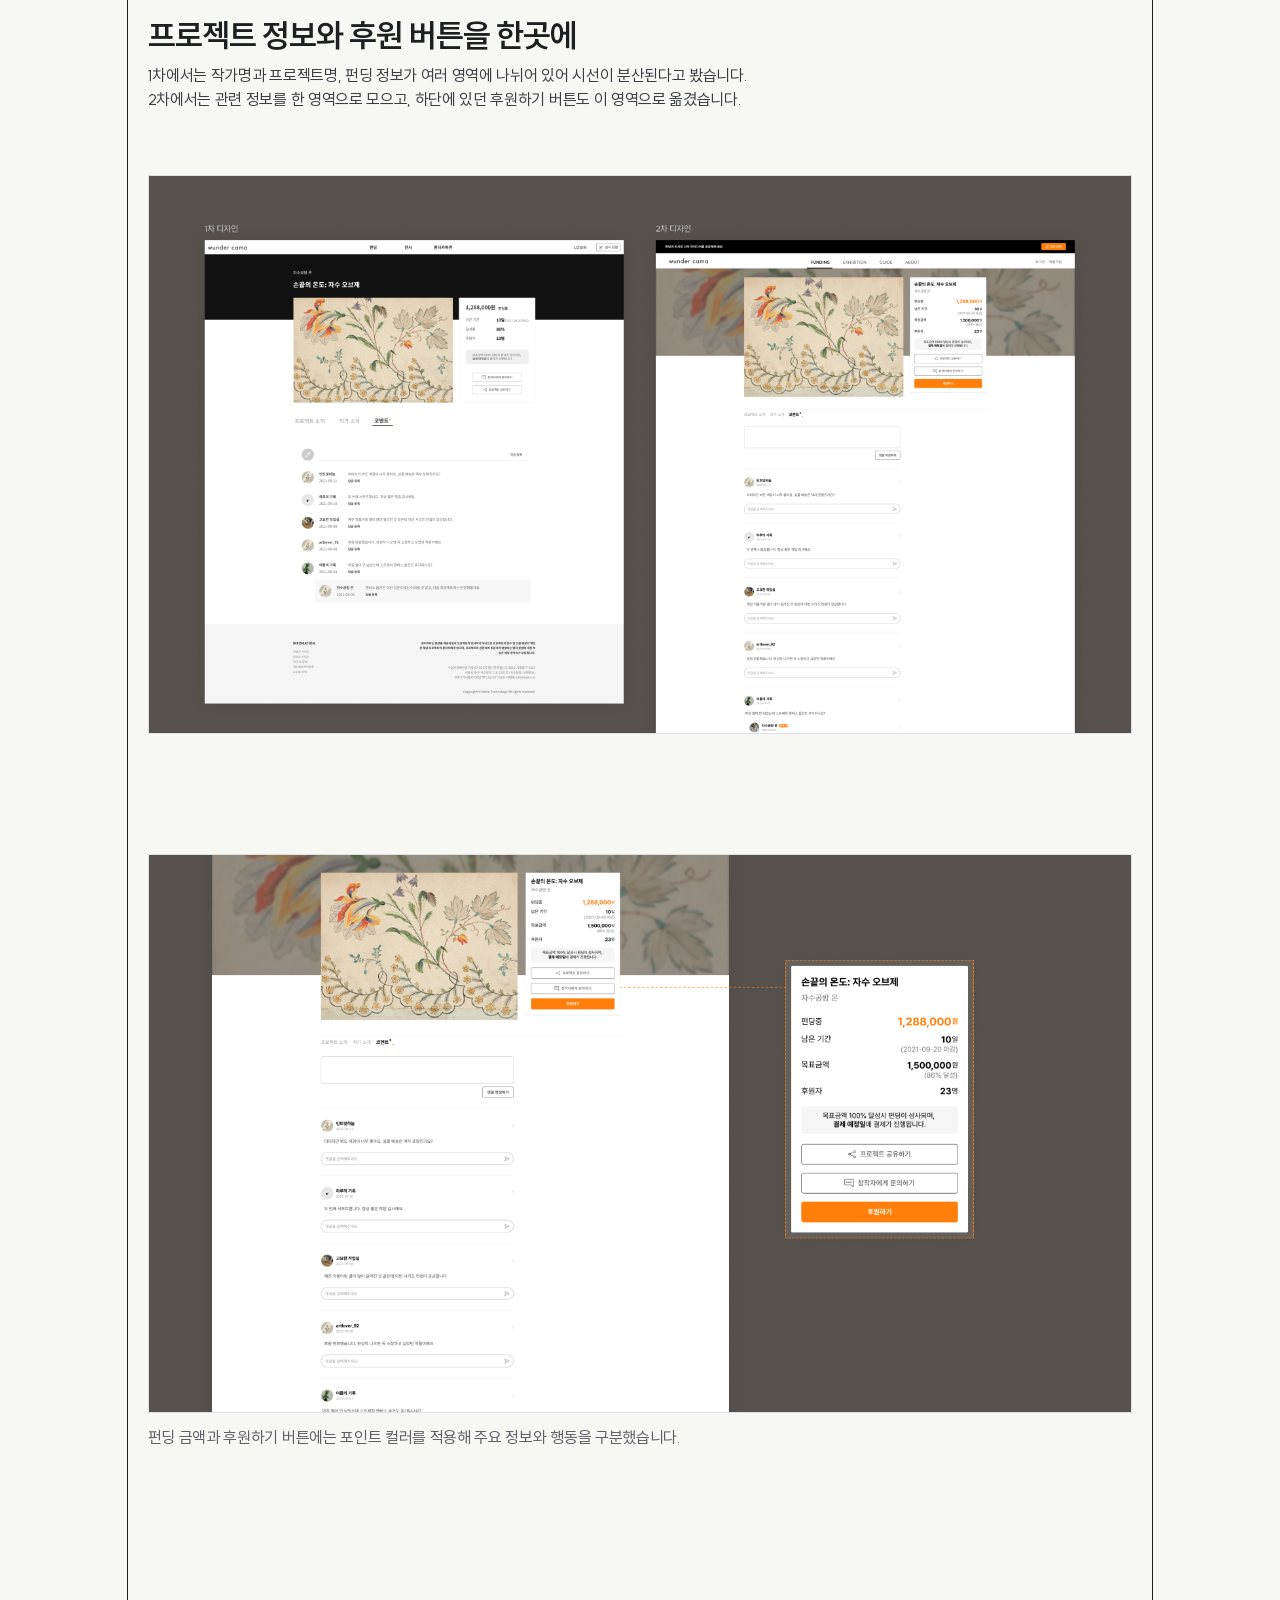
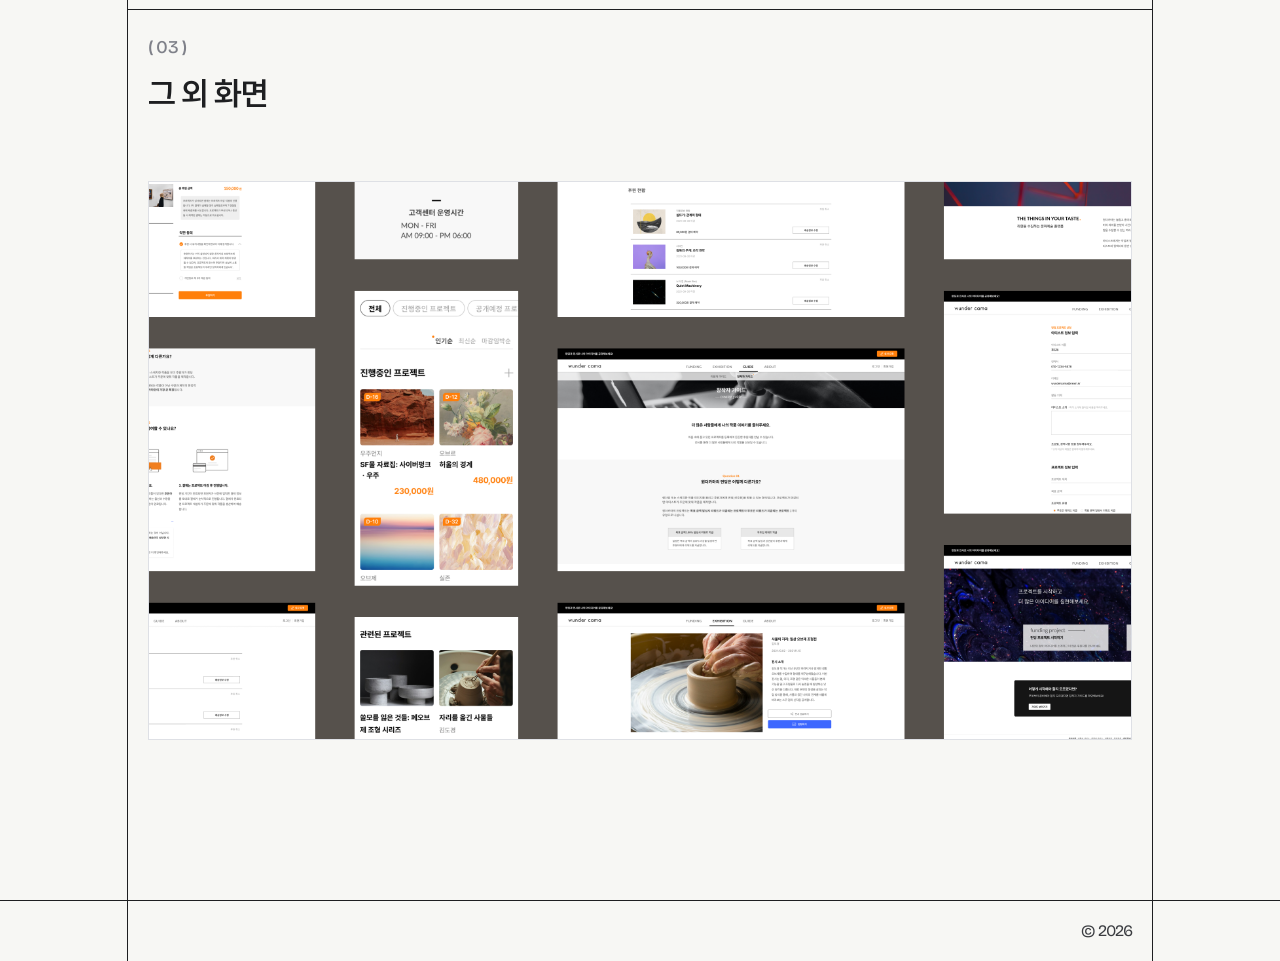
==== commit 29a8fd34: "Prettier 설정 추가, HTML·CSS·JS 서식 정리 tokens.css는 정렬 유지를 위해 제외  Co-Authored-By: Claude Opus 5.5 <noreply" ====
--- a/work/art-funding.html
+++ b/work/art-funding.html
@@ -1,166 +1,178 @@
 <!doctype html>
 <html lang="ko">
-<head>
-  <meta charset="utf-8">
-  <meta name="viewport" content="width=device-width, initial-scale=1">
-  <title>아트 펀딩 플랫폼 리디자인 | 김현주 포트폴리오</title>
-  <meta name="description" content="1차는 부트스트랩으로 개발이 끝난 사이트에 새 디자인을 입히는 작업으로, 기존 레이아웃을 유지하는 것이 조건이었습니다.">
+    <head>
+        <meta charset="utf-8" />
+        <meta name="viewport" content="width=device-width, initial-scale=1" />
+        <title>아트 펀딩 플랫폼 리디자인 | 김현주 포트폴리오</title>
+        <meta name="description" content="1차는 부트스트랩으로 개발이 끝난 사이트에 새 디자인을 입히는 작업으로, 기존 레이아웃을 유지하는 것이 조건이었습니다." />
 
-  <meta property="og:type" content="article">
-  <meta property="og:title" content="아트 펀딩 플랫폼 리디자인 | 김현주 포트폴리오">
-  <meta property="og:description" content="1차는 부트스트랩으로 개발이 끝난 사이트에 새 디자인을 입히는 작업으로, 기존 레이아웃을 유지하는 것이 조건이었습니다.">
-  <meta property="og:image" content="../images/art-funding/cover.png">
+        <meta property="og:type" content="article" />
+        <meta property="og:title" content="아트 펀딩 플랫폼 리디자인 | 김현주 포트폴리오" />
+        <meta property="og:description" content="1차는 부트스트랩으로 개발이 끝난 사이트에 새 디자인을 입히는 작업으로, 기존 레이아웃을 유지하는 것이 조건이었습니다." />
+        <meta property="og:image" content="../images/art-funding/cover.png" />
 
-  <link rel="icon" href="../images/common/favicon.svg" type="image/svg+xml">
-  <link rel="icon" href="../images/common/favicon-32.png" type="image/png" sizes="32x32">
-  <link rel="apple-touch-icon" href="../images/common/apple-touch-icon.png">
+        <link rel="icon" href="../images/common/favicon.svg" type="image/svg+xml" />
+        <link rel="icon" href="../images/common/favicon-32.png" type="image/png" sizes="32x32" />
+        <link rel="apple-touch-icon" href="../images/common/apple-touch-icon.png" />
 
-  <link rel="stylesheet" href="../css/fonts.css">
-  <link rel="stylesheet" href="../css/tokens.css">
-  <link rel="stylesheet" href="../css/style.css">
-</head>
-<body>
-  <header class="prj-top">
-    <div class="gnb">
-      <div class="inner">
-        <a class="logo-container t-brand-logo" href="../index.html">hyunjue kim</a>
-      </div>
-    </div>
-    <div class="prj-header">
-      <div class="prj-info">
-        <a class="back-link" href="../index.html">
-          <span class="icon icon--arrow-back" aria-hidden="true"></span>
-          <span class="t-button">back</span>
-        </a>
-        <div class="title-container">
-          <h1 class="prj-title t-project-title">아트 펀딩 플랫폼 리디자인</h1>
-          <p class="prj-role t-project-role">ui design</p>
-        </div>
-      </div>
-    </div>
-  </header>
+        <link rel="stylesheet" href="../css/fonts.css" />
+        <link rel="stylesheet" href="../css/tokens.css" />
+        <link rel="stylesheet" href="../css/style.css" />
+    </head>
+    <body>
+        <header class="prj-top">
+            <div class="gnb">
+                <div class="inner">
+                    <a class="logo-container t-brand-logo" href="../index.html">hyunjue kim</a>
+                </div>
+            </div>
+            <div class="prj-header">
+                <div class="prj-info">
+                    <a class="back-link" href="../index.html">
+                        <span class="icon icon--arrow-back" aria-hidden="true"></span>
+                        <span class="t-button">back</span>
+                    </a>
+                    <div class="title-container">
+                        <h1 class="prj-title t-project-title">아트 펀딩 플랫폼 리디자인</h1>
+                        <p class="prj-role t-project-role">ui design</p>
+                    </div>
+                </div>
+            </div>
+        </header>
 
-  <main class="main prj prj--art-funding">
-    <dl class="prj-meta-list">
-      <div class="prj-meta-item">
-        <dt class="t-meta-label">기간</dt>
-        <dd class="value-container"><span class="t-meta-value">2021.08 - 2021.09</span></dd>
-      </div>
-      <div class="prj-meta-item">
-        <dt class="t-meta-label">역할</dt>
-        <dd class="value-container"><span class="t-meta-value">디자인 100%</span></dd>
-      </div>
-      <div class="prj-meta-item">
-        <dt class="t-meta-label">구분</dt>
-        <dd class="value-container">
-          <span class="t-meta-value">사내 프로젝트</span>
-          <span class="meta-caption t-meta-caption">(미출시)</span>
-        </dd>
-      </div>
-    </dl>
+        <main class="main prj prj--art-funding">
+            <dl class="prj-meta-list">
+                <div class="prj-meta-item">
+                    <dt class="t-meta-label">기간</dt>
+                    <dd class="value-container"><span class="t-meta-value">2021.08 - 2021.09</span></dd>
+                </div>
+                <div class="prj-meta-item">
+                    <dt class="t-meta-label">역할</dt>
+                    <dd class="value-container"><span class="t-meta-value">디자인 100%</span></dd>
+                </div>
+                <div class="prj-meta-item">
+                    <dt class="t-meta-label">구분</dt>
+                    <dd class="value-container">
+                        <span class="t-meta-value">사내 프로젝트</span>
+                        <span class="meta-caption t-meta-caption">(미출시)</span>
+                    </dd>
+                </div>
+            </dl>
 
-    <section class="prj-overview" aria-labelledby="prj-overview-eyebrow">
-      <div class="intro">
-        <h2 class="eyebrow t-eyebrow" id="prj-overview-eyebrow">( overview )</h2>
-        <p class="lead t-body-lead">1차는 부트스트랩으로 개발이 끝난 사이트에 새 디자인을 입히는 작업으로,<br class="br-desktop"> 기존 레이아웃을 유지하는 것이 조건이었습니다.<br>서비스 오픈이 보류된 시기에 콘텐츠 구성과 화면 레이아웃을 다시 검토해<br class="br-desktop"> 2차 리디자인을 제안하고 진행했습니다.</p>
-        <p class="note t-body-default">※ 2차 리디자인은 내부 검토와 개발 반영 전에 프로젝트가 종료되어 적용되지 않았습니다.</p>
-      </div>
-    </section>
+            <section class="prj-overview" aria-labelledby="prj-overview-eyebrow">
+                <div class="intro">
+                    <h2 class="eyebrow t-eyebrow" id="prj-overview-eyebrow">( overview )</h2>
+                    <p class="lead t-body-lead">
+                        1차는 부트스트랩으로 개발이 끝난 사이트에 새 디자인을 입히는 작업으로,<br class="br-desktop" />
+                        기존 레이아웃을 유지하는 것이 조건이었습니다.<br />서비스 오픈이 보류된 시기에 콘텐츠 구성과 화면 레이아웃을 다시 검토해<br class="br-desktop" />
+                        2차 리디자인을 제안하고 진행했습니다.
+                    </p>
+                    <p class="note t-body-default">※ 2차 리디자인은 내부 검토와 개발 반영 전에 프로젝트가 종료되어 적용되지 않았습니다.</p>
+                </div>
+            </section>
 
-    <div class="prj-chapters">
-      <section class="prj-intro" aria-label="프로젝트 소개">
-        <div class="prj-cover">
-          <img src="../images/art-funding/cover.png" alt="아트 펀딩 플랫폼 리디자인 화면 목업" width="1500" height="850">
-        </div>
-      </section>
+            <div class="prj-chapters">
+                <section class="prj-intro" aria-label="프로젝트 소개">
+                    <div class="prj-cover">
+                        <img src="../images/art-funding/cover.png" alt="아트 펀딩 플랫폼 리디자인 화면 목업" width="1500" height="850" />
+                    </div>
+                </section>
 
-      <section class="prj-chapter" aria-labelledby="prj-chapter-01">
-        <div class="prj-chapter-header">
-          <p class="eyebrow t-eyebrow">( 01 )</p>
-          <div class="heading">
-            <h2 class="title t-heading-chapter" id="prj-chapter-01">콘텐츠 탐색 범위를 넓힌 메인 화면</h2>
-            <p class="description t-body-default">2차 리디자인에서는 메인에서 탐색할 수 있는 콘텐츠의 범위를 넓혔습니다.</p>
-          </div>
-        </div>
-        <div class="prj-section-list">
-          <section class="prj-section">
-            <div class="prj-section-heading">
-              <h3 class="title t-heading-section">마감 프로젝트까지 탐색 범위 확장</h3>
+                <section class="prj-chapter" aria-labelledby="prj-chapter-01">
+                    <div class="prj-chapter-header">
+                        <p class="eyebrow t-eyebrow">( 01 )</p>
+                        <div class="heading">
+                            <h2 class="title t-heading-chapter" id="prj-chapter-01">콘텐츠 탐색 범위를 넓힌 메인 화면</h2>
+                            <p class="description t-body-default">2차 리디자인에서는 메인에서 탐색할 수 있는 콘텐츠의 범위를 넓혔습니다.</p>
+                        </div>
+                    </div>
+                    <div class="prj-section-list">
+                        <section class="prj-section">
+                            <div class="prj-section-heading">
+                                <h3 class="title t-heading-section">마감 프로젝트까지 탐색 범위 확장</h3>
+                            </div>
+                            <div class="prj-item">
+                                <div class="prj-img-container">
+                                    <img src="../images/art-funding/main-closed-projects.png" alt="1차·2차 메인 화면과 마감 프로젝트 영역" width="1500" height="850" loading="lazy" />
+                                </div>
+                                <p class="caption t-caption">
+                                    1차에서는 마감된 프로젝트를 사용자 화면에 노출하지 않았습니다. 2차에서는 펀딩이 끝난 뒤에도 작품과 작가를 계속 둘러볼 수 있도록 마감 프로젝트까지 메인에
+                                    포함했습니다.
+                                </p>
+                            </div>
+                        </section>
+
+                        <section class="prj-section">
+                            <div class="prj-section-heading">
+                                <h3 class="title t-heading-section">전시를 메인의 주요 콘텐츠로 확장</h3>
+                            </div>
+                            <div class="prj-item">
+                                <div class="prj-img-container">
+                                    <img src="../images/art-funding/main-exhibition.png" alt="메인의 진행 중인 전시 영역과 전시 상세 화면" width="1500" height="850" loading="lazy" />
+                                </div>
+                                <p class="caption t-caption">
+                                    리워드 성격이 강했던 온라인 전시를 신인 아티스트 소개 공간으로 활용하자는 팀 논의를 반영해, 진행 중인 전시를 프로젝트와 함께 메인에 노출했습니다.
+                                </p>
+                            </div>
+                        </section>
+                    </div>
+                </section>
+
+                <section class="prj-chapter" aria-labelledby="prj-chapter-02">
+                    <div class="prj-chapter-header">
+                        <p class="eyebrow t-eyebrow">( 02 )</p>
+                        <div class="heading">
+                            <h2 class="title t-heading-chapter" id="prj-chapter-02">프로젝트 정보와 후원 버튼을 한곳에</h2>
+                            <p class="description t-body-default">
+                                1차에서는 작가명과 프로젝트명, 펀딩 정보가 여러 영역에 나뉘어 있어 시선이 분산된다고 봤습니다. <br class="br-desktop" />2차에서는 관련 정보를 한 영역으로 모으고, 하단에
+                                있던 후원하기 버튼도 이 영역으로 옮겼습니다.
+                            </p>
+                        </div>
+                    </div>
+                    <div class="prj-section-list">
+                        <section class="prj-section" aria-label="1차·2차 프로젝트 상세 레이아웃">
+                            <div class="prj-item">
+                                <div class="prj-img-container">
+                                    <img src="../images/art-funding/detail-layout.png" alt="1차·2차 프로젝트 상세 화면 비교" width="1500" height="850" loading="lazy" />
+                                </div>
+                            </div>
+                        </section>
+
+                        <section class="prj-section" aria-label="프로젝트 상세 포인트 컬러">
+                            <div class="prj-item">
+                                <div class="prj-img-container">
+                                    <img src="../images/art-funding/detail-point-color.png" alt="프로젝트 상세 화면의 펀딩 정보 영역" width="1500" height="850" loading="lazy" />
+                                </div>
+                                <p class="caption t-caption">펀딩 금액과 후원하기 버튼에는 포인트 컬러를 적용해 주요 정보와 행동을 구분했습니다.</p>
+                            </div>
+                        </section>
+                    </div>
+                </section>
+
+                <section class="prj-chapter" aria-labelledby="prj-chapter-03">
+                    <div class="prj-chapter-header">
+                        <p class="eyebrow t-eyebrow">( 03 )</p>
+                        <div class="heading">
+                            <h2 class="title t-heading-chapter" id="prj-chapter-03">그 외 화면</h2>
+                        </div>
+                    </div>
+                    <div class="prj-section-list">
+                        <section class="prj-section" aria-label="그 외 화면">
+                            <div class="prj-item">
+                                <div class="prj-img-container">
+                                    <img src="../images/art-funding/other-pages.png" alt="이용자 가이드, 신청폼, 후원 현황 등 그 외 PC·모바일 화면" width="1500" height="850" loading="lazy" />
+                                </div>
+                            </div>
+                        </section>
+                    </div>
+                </section>
             </div>
-            <div class="prj-item">
-              <div class="prj-img-container">
-                <img src="../images/art-funding/main-closed-projects.png" alt="1차·2차 메인 화면과 마감 프로젝트 영역" width="1500" height="850" loading="lazy">
-              </div>
-              <p class="caption t-caption">1차에서는 마감된 프로젝트를 사용자 화면에 노출하지 않았습니다. 2차에서는 펀딩이 끝난 뒤에도 작품과 작가를 계속 둘러볼 수 있도록 마감 프로젝트까지 메인에 포함했습니다.</p>
+        </main>
+
+        <footer class="footer">
+            <div class="inner">
+                <p class="copyright t-brand-footer">© 2026</p>
             </div>
-          </section>
-
-          <section class="prj-section">
-            <div class="prj-section-heading">
-              <h3 class="title t-heading-section">전시를 메인의 주요 콘텐츠로 확장</h3>
-            </div>
-            <div class="prj-item">
-              <div class="prj-img-container">
-                <img src="../images/art-funding/main-exhibition.png" alt="메인의 진행 중인 전시 영역과 전시 상세 화면" width="1500" height="850" loading="lazy">
-              </div>
-              <p class="caption t-caption">리워드 성격이 강했던 온라인 전시를 신인 아티스트 소개 공간으로 활용하자는 팀 논의를 반영해, 진행 중인 전시를 프로젝트와 함께 메인에 노출했습니다.</p>
-            </div>
-          </section>
-        </div>
-      </section>
-
-      <section class="prj-chapter" aria-labelledby="prj-chapter-02">
-        <div class="prj-chapter-header">
-          <p class="eyebrow t-eyebrow">( 02 )</p>
-          <div class="heading">
-            <h2 class="title t-heading-chapter" id="prj-chapter-02">프로젝트 정보와 후원 버튼을 한곳에</h2>
-            <p class="description t-body-default">1차에서는 작가명과 프로젝트명, 펀딩 정보가 여러 영역에 나뉘어 있어 시선이 분산된다고 봤습니다. <br class="br-desktop">2차에서는 관련 정보를 한 영역으로 모으고, 하단에 있던 후원하기 버튼도 이 영역으로 옮겼습니다.</p>
-          </div>
-        </div>
-        <div class="prj-section-list">
-          <section class="prj-section" aria-label="1차·2차 프로젝트 상세 레이아웃">
-            <div class="prj-item">
-              <div class="prj-img-container">
-                <img src="../images/art-funding/detail-layout.png" alt="1차·2차 프로젝트 상세 화면 비교" width="1500" height="850" loading="lazy">
-              </div>
-            </div>
-          </section>
-
-          <section class="prj-section" aria-label="프로젝트 상세 포인트 컬러">
-            <div class="prj-item">
-              <div class="prj-img-container">
-                <img src="../images/art-funding/detail-point-color.png" alt="프로젝트 상세 화면의 펀딩 정보 영역" width="1500" height="850" loading="lazy">
-              </div>
-              <p class="caption t-caption">펀딩 금액과 후원하기 버튼에는 포인트 컬러를 적용해 주요 정보와 행동을 구분했습니다.</p>
-            </div>
-          </section>
-        </div>
-      </section>
-
-      <section class="prj-chapter" aria-labelledby="prj-chapter-03">
-        <div class="prj-chapter-header">
-          <p class="eyebrow t-eyebrow">( 03 )</p>
-          <div class="heading">
-            <h2 class="title t-heading-chapter" id="prj-chapter-03">그 외 화면</h2>
-          </div>
-        </div>
-        <div class="prj-section-list">
-          <section class="prj-section" aria-label="그 외 화면">
-            <div class="prj-item">
-              <div class="prj-img-container">
-                <img src="../images/art-funding/other-pages.png" alt="이용자 가이드, 신청폼, 후원 현황 등 그 외 PC·모바일 화면" width="1500" height="850" loading="lazy">
-              </div>
-            </div>
-          </section>
-        </div>
-      </section>
-    </div>
-  </main>
-
-  <footer class="footer">
-    <div class="inner">
-      <p class="copyright t-brand-footer">© 2026</p>
-    </div>
-  </footer>
-</body>
+        </footer>
+    </body>
 </html>
--- a/css/fonts.css
+++ b/css/fonts.css
@@ -4,46 +4,46 @@
 
 /* SUIT — 본문 */
 @font-face {
-  font-family: "SUIT";
-  font-weight: 400;
-  font-style: normal;
-  font-display: swap;
-  src: url("../fonts/SUIT/SUIT-Regular.ttf") format("truetype");
+    font-family: "SUIT";
+    font-weight: 400;
+    font-style: normal;
+    font-display: swap;
+    src: url("../fonts/SUIT/SUIT-Regular.ttf") format("truetype");
 }
 @font-face {
-  font-family: "SUIT";
-  font-weight: 500;
-  font-style: normal;
-  font-display: swap;
-  src: url("../fonts/SUIT/SUIT-Medium.ttf") format("truetype");
+    font-family: "SUIT";
+    font-weight: 500;
+    font-style: normal;
+    font-display: swap;
+    src: url("../fonts/SUIT/SUIT-Medium.ttf") format("truetype");
 }
 @font-face {
-  font-family: "SUIT";
-  font-weight: 600;
-  font-style: normal;
-  font-display: swap;
-  src: url("../fonts/SUIT/SUIT-SemiBold.ttf") format("truetype");
+    font-family: "SUIT";
+    font-weight: 600;
+    font-style: normal;
+    font-display: swap;
+    src: url("../fonts/SUIT/SUIT-SemiBold.ttf") format("truetype");
 }
 
 /* Bricolage Grotesque — eyebrow·브랜드·메인 리스트 제목 */
 @font-face {
-  font-family: "Bricolage Grotesque";
-  font-weight: 400;
-  font-style: normal;
-  font-display: swap;
-  src: url("../fonts/Bricolage-Grotesque/BricolageGrotesque-Regular.ttf") format("truetype");
+    font-family: "Bricolage Grotesque";
+    font-weight: 400;
+    font-style: normal;
+    font-display: swap;
+    src: url("../fonts/Bricolage-Grotesque/BricolageGrotesque-Regular.ttf") format("truetype");
 }
 @font-face {
-  font-family: "Bricolage Grotesque";
-  font-weight: 500;
-  font-style: normal;
-  font-display: swap;
-  src: url("../fonts/Bricolage-Grotesque/BricolageGrotesque-Medium.ttf") format("truetype");
+    font-family: "Bricolage Grotesque";
+    font-weight: 500;
+    font-style: normal;
+    font-display: swap;
+    src: url("../fonts/Bricolage-Grotesque/BricolageGrotesque-Medium.ttf") format("truetype");
 }
 @font-face {
-  font-family: "Bricolage Grotesque";
-  font-weight: 600;
-  font-style: normal;
-  font-display: swap;
-  src: url("../fonts/Bricolage-Grotesque/BricolageGrotesque-SemiBold.ttf") format("truetype");
+    font-family: "Bricolage Grotesque";
+    font-weight: 600;
+    font-style: normal;
+    font-display: swap;
+    src: url("../fonts/Bricolage-Grotesque/BricolageGrotesque-SemiBold.ttf") format("truetype");
 }
--- a/css/tokens.css
+++ b/css/tokens.css
@@ -159,7 +159,7 @@
 }
 
 /* 모바일 — 시안 폭 360px 기준. 분기점은 실제 레이아웃에 맞게 조정 */
-@media (max-width: 767px) {
+@media (max-width: 1119px) {
   :root {
     --gap-section: var(--size-60);
     --gap-chapter: var(--size-120);
--- a/css/style.css
+++ b/css/style.css
@@ -1,7 +1,7 @@
 /* ==========================================================================
    style.css — 공통 레이아웃·컴포넌트
    값은 모두 tokens.css 변수 사용
-   분기점: 1539px 이하(gnb·footer 모바일, main 세로선 없음) / 767px 이하(전체 모바일)
+   분기점: 1199px 이하(gnb·footer 모바일, main 좌우 여백·세로선 없음) / 1119px 이하(전체 모바일)
    ========================================================================== */
 
 /* --------------------------------------------------------------------------
@@ -10,838 +10,870 @@
 *,
 *::before,
 *::after {
-  box-sizing: border-box;
+    box-sizing: border-box;
 }
 
 html {
-  -webkit-text-size-adjust: 100%;
+    -webkit-text-size-adjust: 100%;
 }
 
 body {
-  margin: 0;
-  min-height: 100vh;
-  display: flex;
-  flex-direction: column;
-  background-color: var(--color-bg-page);
-  color: var(--color-text-primary);
-  font-family: var(--font-family-sans);
-  word-break: keep-all; /* 한글을 단어 단위로 줄바꿈 */
-  overflow-wrap: break-word; /* 긴 영문·URL은 넘치지 않게 */
-  -webkit-font-smoothing: antialiased;
-  -moz-osx-font-smoothing: grayscale;
-}
-
-h1, h2, h3, h4, p, ul, ol, figure {
-  margin: 0;
-}
-
-ul, ol {
-  padding: 0;
-  list-style: none;
+    margin: 0;
+    min-height: 100vh;
+    display: flex;
+    flex-direction: column;
+    background-color: var(--color-bg-page);
+    color: var(--color-text-primary);
+    font-family: var(--font-family-sans);
+    word-break: keep-all; /* 한글을 단어 단위로 줄바꿈 */
+    overflow-wrap: break-word; /* 긴 영문·URL은 넘치지 않게 */
+    -webkit-font-smoothing: antialiased;
+    -moz-osx-font-smoothing: grayscale;
+}
+
+h1,
+h2,
+h3,
+h4,
+p,
+ul,
+ol,
+figure {
+    margin: 0;
+}
+
+ul,
+ol {
+    padding: 0;
+    list-style: none;
 }
 
 a {
-  color: inherit;
-  text-decoration: none;
+    color: inherit;
+    text-decoration: none;
 }
 
 button {
-  margin: 0;
-  padding: 0;
-  border: 0;
-  background: none;
-  color: inherit;
-  font: inherit;
-  letter-spacing: inherit;
-  text-align: inherit;
-  cursor: pointer;
+    margin: 0;
+    padding: 0;
+    border: 0;
+    background: none;
+    color: inherit;
+    font: inherit;
+    letter-spacing: inherit;
+    text-align: inherit;
+    cursor: pointer;
 }
 
 img {
-  display: block;
-  max-width: 100%;
+    display: block;
+    max-width: 100%;
 }
 
 .sr-only {
-  position: absolute;
-  width: 1px;
-  height: 1px;
-  margin: -1px;
-  padding: 0;
-  overflow: hidden;
-  clip: rect(0 0 0 0);
-  white-space: nowrap;
-  border: 0;
+    position: absolute;
+    width: 1px;
+    height: 1px;
+    margin: -1px;
+    padding: 0;
+    overflow: hidden;
+    clip: rect(0 0 0 0);
+    white-space: nowrap;
+    border: 0;
 }
 
 /* --------------------------------------------------------------------------
    2. 아이콘 — images/icons/*.svg를 mask로 사용, 색은 currentColor
    -------------------------------------------------------------------------- */
 .icon {
-  flex-shrink: 0;
-  display: block;
-  width: var(--size-16);
-  height: var(--size-16);
-  background-color: currentColor;
-  -webkit-mask: var(--icon) center / 100% 100% no-repeat;
-          mask: var(--icon) center / 100% 100% no-repeat;
-}
-.icon--arrow-back         { --icon: url("../images/icons/arrow-back.svg"); }
-.icon--folder             { --icon: url("../images/icons/folder.svg"); }
-.icon--subdirectory-arrow { --icon: url("../images/icons/subdirectory-arrow.svg"); }
-.icon--person-outline     { --icon: url("../images/icons/person-outline.svg"); }
-.icon--mail-outline       { --icon: url("../images/icons/mail-outline.svg"); }
-.icon--close              { --icon: url("../images/icons/close.svg"); }
-.icon--north-east         { --icon: url("../images/icons/north-east.svg"); }
+    flex-shrink: 0;
+    display: block;
+    width: var(--size-16);
+    height: var(--size-16);
+    background-color: currentColor;
+    -webkit-mask: var(--icon) center / 100% 100% no-repeat;
+    mask: var(--icon) center / 100% 100% no-repeat;
+}
+.icon--arrow-back {
+    --icon: url("../images/icons/arrow-back.svg");
+}
+.icon--folder {
+    --icon: url("../images/icons/folder.svg");
+}
+.icon--subdirectory-arrow {
+    --icon: url("../images/icons/subdirectory-arrow.svg");
+}
+.icon--person-outline {
+    --icon: url("../images/icons/person-outline.svg");
+}
+.icon--mail-outline {
+    --icon: url("../images/icons/mail-outline.svg");
+}
+.icon--close {
+    --icon: url("../images/icons/close.svg");
+}
+.icon--north-east {
+    --icon: url("../images/icons/north-east.svg");
+}
 
 /* --------------------------------------------------------------------------
    3. gnb
    -------------------------------------------------------------------------- */
 .gnb {
-  border-bottom: 1px solid var(--color-border-strong);
-  background-color: var(--color-bg-page);
+    border-bottom: 1px solid var(--color-border-strong);
+    background-color: var(--color-bg-page);
 }
 .gnb .inner {
-  display: flex;
-  align-items: center;
-  justify-content: space-between;
-  max-width: 1540px;
-  height: var(--size-60);
-  margin-inline: auto;
-  padding-inline: var(--padding-inline);
-  border-inline: 1px solid var(--color-border-strong);
+    display: flex;
+    align-items: center;
+    justify-content: space-between;
+    width: var(--layout-inner-width);
+    height: var(--size-60);
+    margin-inline: auto;
+    padding-inline: var(--padding-inline);
+    border-inline: 1px solid var(--color-border-strong);
 }
 .gnb .logo-container {
-  display: flex;
-  align-items: center;
-  padding-inline: var(--size-4);
-  color: var(--color-text-primary);
-  white-space: nowrap;
+    display: flex;
+    align-items: center;
+    padding-inline: var(--size-4);
+    color: var(--color-text-primary);
+    white-space: nowrap;
 }
 
 /* --------------------------------------------------------------------------
    4. footer (상세화면용)
    -------------------------------------------------------------------------- */
 .footer {
-  border-top: 1px solid var(--color-border-strong);
+    border-top: 1px solid var(--color-border-strong);
 }
 .footer .inner {
-  display: flex;
-  align-items: center;
-  justify-content: flex-end;
-  max-width: 1540px;
-  height: var(--size-60);
-  margin-inline: auto;
-  padding-inline: var(--padding-inline);
-  border-inline: 1px solid var(--color-border-strong);
+    display: flex;
+    align-items: center;
+    justify-content: flex-end;
+    width: var(--layout-inner-width);
+    height: var(--size-60);
+    margin-inline: auto;
+    padding-inline: var(--padding-inline);
+    border-inline: 1px solid var(--color-border-strong);
 }
 .footer .copyright {
-  color: var(--color-text-secondary);
-  white-space: nowrap;
+    color: var(--color-text-secondary);
+    white-space: nowrap;
 }
 
 /* --------------------------------------------------------------------------
    5. main — 본문 1540px, 좌우 세로선은 화면 끝까지
    -------------------------------------------------------------------------- */
+/* gnb·footer inner, main, prj-info 공통 폭
+   시안(1920px 화면에 본문 1540px)의 비율을 유지해 좁아질수록 좌우 여백도 함께 줄어듦 */
+:root {
+    --layout-inner-width: min(1540px, 100% * 1540 / 1920);
+}
 .main {
-  flex: 1 0 auto;
-  width: 100%;
-  max-width: 1540px;
-  margin-inline: auto;
-  border-inline: 1px solid var(--color-border-strong);
+    flex: 1 0 auto;
+    width: var(--layout-inner-width);
+    margin-inline: auto;
+    border-inline: 1px solid var(--color-border-strong);
 }
 
 /* --------------------------------------------------------------------------
    6. home-hero
    -------------------------------------------------------------------------- */
 .home-hero {
-  display: flex;
-  align-items: center;
-  padding: var(--size-120) var(--padding-inline);
-  color: var(--color-text-primary);
-}
-.home-hero h1 {
-  white-space: nowrap;
+    display: flex;
+    align-items: center;
+    padding: var(--size-120) var(--padding-inline);
+    color: var(--color-text-primary);
 }
 
 /* --------------------------------------------------------------------------
    7. 메인 리스트 — home-lists / home-list / home-list-heading / home-list-row
    -------------------------------------------------------------------------- */
 .home-lists {
-  display: flex;
-  flex-direction: column;
-  gap: var(--size-40);
+    display: flex;
+    flex-direction: column;
+    gap: var(--size-40);
 }
 
 .home-list-heading {
-  display: flex;
-  align-items: center;
-  padding: var(--size-16) var(--padding-inline);
-  border-bottom: 1px solid var(--color-border-strong);
-  color: var(--color-text-primary);
+    display: flex;
+    align-items: center;
+    padding: var(--size-16) var(--padding-inline);
+    border-bottom: 1px solid var(--color-border-strong);
+    color: var(--color-text-primary);
 }
 
 /* 행: 구분선은 Figma처럼 행 높이 안쪽(stroke inside)에 그림 → ::after */
 .home-list-row {
-  position: relative;
-  display: flex;
-  align-items: center;
-  gap: var(--size-8);
-  width: 100%;
-  padding: var(--size-16) var(--padding-inline);
-  color: var(--color-text-primary);
+    position: relative;
+    display: flex;
+    align-items: center;
+    gap: var(--size-8);
+    width: 100%;
+    padding: var(--size-16) var(--padding-inline);
+    color: var(--color-text-primary);
 }
 .home-list-row::after {
-  content: "";
-  position: absolute;
-  inset: auto 0 0 0;
-  border-bottom: 1px solid var(--color-border-strong);
-  pointer-events: none;
+    content: "";
+    position: absolute;
+    inset: auto 0 0 0;
+    border-bottom: 1px solid var(--color-border-strong);
+    pointer-events: none;
 }
 .home-list-row--dashed::after {
-  border-bottom: 1px dashed var(--color-border-divider);
+    border-bottom: 1px dashed var(--color-border-divider);
 }
 .home-list-row--divider-none::after {
-  content: none;
+    content: none;
 }
 
 .home-list-row .title-container {
-  display: flex;
-  flex: 1 0 0;
-  align-items: center;
-  gap: var(--size-8);
-  min-width: 0;
+    display: flex;
+    flex: 1 0 0;
+    align-items: center;
+    gap: var(--size-8);
+    min-width: 0;
 }
 .home-list-row .title-container .icon {
-  width: var(--size-16);
-  height: var(--size-16);
-  color: var(--color-icon-default);
+    width: var(--size-16);
+    height: var(--size-16);
+    color: var(--color-icon-default);
 }
 /* folder·person·mail: 18px 슬롯 (Figma 인스턴스 크기, tokens.css에 18 없음 — 확인 필요) */
 .home-list-row .title-container .icon--folder,
 .home-list-row .title-container .icon--person-outline,
 .home-list-row .title-container .icon--mail-outline {
-  width: 18px;
-  height: 18px;
+    width: 18px;
+    height: 18px;
 }
 .home-list-row .title {
-  white-space: nowrap;
+    white-space: nowrap;
 }
 
 .home-list-row .meta-container {
-  display: flex;
-  align-items: center;
-  flex-shrink: 0;
-  color: var(--color-text-tertiary);
+    display: flex;
+    align-items: center;
+    flex-shrink: 0;
+    color: var(--color-text-tertiary);
 }
 .home-list-row .meta {
-  white-space: nowrap;
+    white-space: nowrap;
 }
 .home-list-row .meta--copied {
-  display: none;
+    display: none;
 }
 
 /* nested: └ 아이콘 + 들여쓰기 */
 .home-list-row--nested .title-container {
-  gap: var(--size-4);
-  padding-left: var(--padding-inline);
+    gap: var(--size-4);
+    padding-left: var(--padding-inline);
 }
 
 /* item-group: 그룹 제목 행 + 하위 행 묶음. 그룹 아래 실선 */
 .home-item-group {
-  position: relative;
+    position: relative;
 }
 .home-item-group::after {
-  content: "";
-  position: absolute;
-  inset: auto 0 0 0;
-  border-bottom: 1px solid var(--color-border-strong);
-  pointer-events: none;
+    content: "";
+    position: absolute;
+    inset: auto 0 0 0;
+    border-bottom: 1px solid var(--color-border-strong);
+    pointer-events: none;
 }
 
 /* hover (Figma: While hovering · While pressing) */
 @media (hover: hover) {
-  .home-list-row:is(a, button):hover {
+    .home-list-row:is(a, button):hover {
+        background-color: var(--color-bg-accent);
+    }
+    .home-list-row:is(a, button):hover .title {
+        color: var(--color-text-on-accent);
+    }
+}
+.home-list-row:is(a, button):active {
     background-color: var(--color-bg-accent);
-  }
-  .home-list-row:is(a, button):hover .title {
+}
+.home-list-row:is(a, button):active .title {
     color: var(--color-text-on-accent);
-  }
-}
-.home-list-row:is(a, button):active {
-  background-color: var(--color-bg-accent);
-}
-.home-list-row:is(a, button):active .title {
-  color: var(--color-text-on-accent);
 }
 
 /* copied (contact 복사 완료) */
 .home-list-row.is-copied {
-  background-color: var(--color-bg-accent);
+    background-color: var(--color-bg-accent);
 }
 .home-list-row.is-copied .title {
-  color: var(--color-text-on-accent);
+    color: var(--color-text-on-accent);
 }
 .home-list-row.is-copied .meta--default {
-  display: none;
+    display: none;
 }
 .home-list-row.is-copied .meta--copied {
-  display: inline;
+    display: inline;
 }
 
 /* --------------------------------------------------------------------------
    8. about 모달 — <dialog>
    -------------------------------------------------------------------------- */
 html.is-modal-open {
-  overflow: hidden;
+    overflow: hidden;
 }
 
 .modal-about {
-  width: 540px;
-  max-width: calc(100% - var(--size-24));
-  max-height: calc(100% - var(--size-24));
-  margin: auto;
-  padding: 0;
-  overflow-y: auto;
-  border: 0;
-  outline: 1px solid var(--color-border-strong); /* Figma stroke inside → 크기에 포함 안 됨 */
-  outline-offset: -1px;
-  background-color: var(--color-bg-accent-subtle);
-  box-shadow: var(--shadow-modal);
-  color: var(--color-text-primary);
+    width: 540px;
+    max-width: calc(100% - var(--size-24));
+    max-height: calc(100% - var(--size-24));
+    margin: auto;
+    padding: 0;
+    overflow-y: auto;
+    border: 0;
+    outline: 1px solid var(--color-border-strong); /* Figma stroke inside → 크기에 포함 안 됨 */
+    outline-offset: -1px;
+    background-color: var(--color-bg-accent-subtle);
+    box-shadow: var(--shadow-modal);
+    color: var(--color-text-primary);
 }
 .modal-about::backdrop {
-  background-color: var(--color-overlay-dim);
-  -webkit-backdrop-filter: blur(10px);
-          backdrop-filter: blur(10px);
+    background-color: var(--color-overlay-dim);
+    -webkit-backdrop-filter: blur(10px);
+    backdrop-filter: blur(10px);
 }
 
 .modal-about-header {
-  position: relative;
-  display: flex;
-  align-items: center;
-  justify-content: space-between;
-  padding-block: var(--size-4);
+    position: relative;
+    display: flex;
+    align-items: center;
+    justify-content: space-between;
+    padding-block: var(--size-4);
 }
 .modal-about-header::after {
-  content: "";
-  position: absolute;
-  inset: auto 0 0 0;
-  border-bottom: 1px solid var(--color-border-strong);
-  pointer-events: none;
+    content: "";
+    position: absolute;
+    inset: auto 0 0 0;
+    border-bottom: 1px solid var(--color-border-strong);
+    pointer-events: none;
 }
 .modal-about-title {
-  padding-left: var(--size-24);
+    padding-left: var(--size-24);
 }
 .modal-about-actions {
-  display: flex;
-  align-items: center;
-  padding-right: var(--size-4);
+    display: flex;
+    align-items: center;
+    padding-right: var(--size-4);
 }
 .btn-close {
-  display: flex;
-  align-items: center;
-  justify-content: center;
-  width: 46px;
-  height: 46px;
-  color: var(--color-icon-default);
+    display: flex;
+    align-items: center;
+    justify-content: center;
+    width: 46px;
+    height: 46px;
+    color: var(--color-icon-default);
 }
 .btn-close .icon {
-  width: var(--size-24);
-  height: var(--size-24);
+    width: var(--size-24);
+    height: var(--size-24);
 }
 
 .modal-about-body {
-  display: flex;
-  flex-direction: column;
-  gap: var(--size-48);
-  padding: var(--size-40) var(--size-28);
+    display: flex;
+    flex-direction: column;
+    gap: var(--size-48);
+    padding: var(--size-40) var(--size-28);
 }
 .modal-about-sections {
-  display: flex;
-  flex-direction: column;
-  gap: var(--size-28);
+    display: flex;
+    flex-direction: column;
+    gap: var(--size-28);
 }
 .about-section {
-  display: flex;
-  flex-direction: column;
-  gap: var(--size-12);
+    display: flex;
+    flex-direction: column;
+    gap: var(--size-12);
 }
 .about-career-list {
-  display: flex;
-  flex-direction: column;
-  gap: var(--size-12);
+    display: flex;
+    flex-direction: column;
+    gap: var(--size-12);
 }
 .about-career-item {
-  display: flex;
-  flex-direction: column;
-  gap: var(--size-4);
+    display: flex;
+    flex-direction: column;
+    gap: var(--size-4);
 }
 .about-career-org {
-  display: flex;
-  align-items: center;
-  gap: var(--size-8);
-  white-space: nowrap;
+    display: flex;
+    align-items: center;
+    gap: var(--size-8);
+    white-space: nowrap;
 }
 .about-career-period,
 .about-career-desc {
-  color: var(--color-text-secondary);
+    color: var(--color-text-secondary);
 }
 .about-skill-list {
-  display: flex;
-  flex-direction: column;
-  gap: var(--size-4);
+    display: flex;
+    flex-direction: column;
+    gap: var(--size-4);
 }
 
 /* --------------------------------------------------------------------------
    9. 상세화면 — prj-header / prj-meta-list / prj-links / prj-overview
    -------------------------------------------------------------------------- */
 .prj-header {
-  border-bottom: 1px solid var(--color-border-strong);
-  background-color: var(--color-bg-page);
+    border-bottom: 1px solid var(--color-border-strong);
+    background-color: var(--color-bg-page);
 }
 .prj-info {
-  display: flex;
-  align-items: stretch;
-  max-width: 1540px;
-  margin-inline: auto;
-  background-color: var(--color-bg-inverse);
+    display: flex;
+    align-items: stretch;
+    width: var(--layout-inner-width);
+    margin-inline: auto;
+    background-color: var(--color-bg-inverse);
 }
 .prj-info .back-link {
-  display: flex;
-  align-items: center;
-  gap: var(--size-4);
-  padding-inline: var(--padding-inline);
-  color: var(--color-text-inverse-secondary);
-  white-space: nowrap;
+    display: flex;
+    align-items: center;
+    gap: var(--size-4);
+    padding-inline: var(--padding-inline);
+    color: var(--color-text-inverse-secondary);
+    white-space: nowrap;
 }
 .prj-info .back-link .icon {
-  color: var(--color-icon-inverse-secondary);
+    color: var(--color-icon-inverse-secondary);
 }
 .prj-info .title-container {
-  display: flex;
-  flex: 1 0 0;
-  align-items: center;
-  justify-content: space-between;
-  gap: var(--size-4);
-  min-width: 0;
-  height: var(--size-60);
-  padding-inline: var(--padding-inline);
-  white-space: nowrap;
+    display: flex;
+    flex: 1 0 0;
+    align-items: center;
+    justify-content: space-between;
+    gap: var(--size-4);
+    min-width: 0;
+    height: var(--size-60);
+    padding-inline: var(--padding-inline);
+    white-space: nowrap;
 }
 .prj-info .prj-title {
-  color: var(--color-text-inverse);
+    color: var(--color-text-inverse);
 }
 .prj-info .prj-role {
-  color: var(--color-text-inverse-tertiary);
+    color: var(--color-text-inverse-tertiary);
 }
 
 /* 메타 정보 3칸 */
 .prj-meta-list {
-  display: flex;
-  height: 70px; /* Figma: 아래 선 포함 70 */
-  margin: 0;
-  border-bottom: 1px solid var(--color-border-strong);
+    display: flex;
+    height: 70px; /* Figma: 아래 선 포함 70 */
+    margin: 0;
+    border-bottom: 1px solid var(--color-border-strong);
 }
 .prj-meta-item {
-  display: flex;
-  flex: 1 0 0;
-  align-items: center;
-  justify-content: space-between;
-  gap: var(--size-8);
-  min-width: 0;
-  padding-inline: var(--padding-inline);
-  white-space: nowrap;
+    display: flex;
+    flex: 1 0 0;
+    align-items: center;
+    justify-content: space-between;
+    gap: var(--size-8);
+    min-width: 0;
+    padding-inline: var(--padding-inline);
+    white-space: nowrap;
 }
 .prj-meta-item + .prj-meta-item {
-  border-left: 1px solid var(--color-border-strong);
+    border-left: 1px solid var(--color-border-strong);
 }
 .prj-meta-item dt {
-  color: var(--color-text-tertiary);
+    color: var(--color-text-tertiary);
 }
 .prj-meta-item .value-container {
-  display: flex;
-  flex-direction: column;
-  align-items: flex-end;
-  margin: 0;
-  color: var(--color-text-secondary);
+    display: flex;
+    flex-direction: column;
+    align-items: flex-end;
+    margin: 0;
+    color: var(--color-text-secondary);
 }
 .prj-meta-item .meta-caption {
-  color: var(--color-text-tertiary);
+    color: var(--color-text-tertiary);
 }
 
 /* 외부 링크 */
 .prj-links {
-  display: flex;
-  flex-direction: column;
-  align-items: flex-end;
-  gap: var(--size-8);
-  padding: var(--padding-links-top) var(--padding-inline) 0;
+    display: flex;
+    flex-direction: column;
+    align-items: flex-end;
+    gap: var(--size-8);
+    padding: var(--padding-links-top) var(--padding-inline) 0;
 }
 .prj-link-list {
-  display: flex;
-  align-items: center;
-  gap: var(--size-8);
+    display: flex;
+    align-items: center;
+    gap: var(--size-8);
 }
 .prj-links .notice {
-  color: var(--color-text-tertiary);
-  text-align: right;
+    color: var(--color-text-tertiary);
+    text-align: right;
 }
 .btn-link {
-  display: flex;
-  align-items: center;
-  gap: var(--size-4);
-  padding: var(--size-8) var(--size-8) var(--size-8) var(--size-12);
-  border: 1px solid var(--color-border-strong);
-  background-color: var(--color-bg-accent);
-  color: var(--color-text-primary);
-  white-space: nowrap;
+    display: flex;
+    align-items: center;
+    gap: var(--size-4);
+    padding: var(--size-8) var(--size-8) var(--size-8) var(--size-12);
+    border: 1px solid var(--color-border-strong);
+    background-color: var(--color-bg-accent);
+    color: var(--color-text-primary);
+    white-space: nowrap;
 }
 .btn-link .icon {
-  color: var(--color-icon-default);
+    color: var(--color-icon-default);
 }
 
 /* overview */
 .prj-overview {
-  display: flex;
-  flex-direction: column;
-  align-items: flex-start;
-  gap: var(--size-40);
-  padding: var(--size-80) var(--padding-inline);
+    display: flex;
+    flex-direction: column;
+    align-items: flex-start;
+    gap: var(--size-40);
+    padding: var(--size-80) var(--padding-inline);
 }
 .prj-overview .intro {
-  display: flex;
-  flex-direction: column;
-  gap: var(--size-12);
+    display: flex;
+    flex-direction: column;
+    gap: var(--size-12);
 }
 .prj-overview .eyebrow {
-  color: var(--color-text-eyebrow);
+    color: var(--color-text-eyebrow);
 }
 .prj-overview .lead {
-  color: var(--color-text-primary);
+    color: var(--color-text-primary);
 }
 /* lead 아래 보충 문구 (아트 펀딩 ※ 안내) */
 .prj-overview .note {
-  color: var(--color-text-tertiary);
+    color: var(--color-text-tertiary);
 }
 .keyword-list {
-  display: flex;
-  align-items: flex-start;
-  gap: var(--size-20);
-  color: var(--color-text-secondary);
+    display: flex;
+    align-items: flex-start;
+    gap: var(--size-20);
+    color: var(--color-text-secondary);
 }
 .prj-keyword-item {
-  display: flex;
-  flex-direction: column;
-  gap: var(--size-4);
-  width: 265px;
+    display: flex;
+    flex-direction: column;
+    gap: var(--size-4);
+    width: 265px;
 }
 
 /* --------------------------------------------------------------------------
    10. 상세화면 — 챕터·섹션·아이템
    -------------------------------------------------------------------------- */
 .prj-chapters {
-  display: flex;
-  flex-direction: column;
-  gap: var(--gap-chapter);
-  padding-bottom: var(--gap-chapter); /* 마지막 챕터와 footer 사이 (Figma prj-chapters 하단 여백) */
+    display: flex;
+    flex-direction: column;
+    gap: var(--gap-chapter);
+    padding-bottom: var(--gap-chapter); /* 마지막 챕터와 footer 사이 (Figma prj-chapters 하단 여백) */
 }
 
 .prj-intro {
-  display: flex;
-  flex-direction: column;
-  gap: var(--gap-section);
-  padding-inline: var(--padding-inline);
+    display: flex;
+    flex-direction: column;
+    gap: var(--gap-section);
+    padding-inline: var(--padding-inline);
 }
 
 .prj-chapter {
-  display: flex;
-  flex-direction: column;
-  gap: var(--gap-chapter-content);
+    display: flex;
+    flex-direction: column;
+    gap: var(--gap-chapter-content);
 }
 .prj-chapter-header {
-  display: flex;
-  flex-direction: column;
-  gap: var(--gap-chapter-header);
-  padding: var(--size-24) var(--padding-inline);
-  border-top: 1px solid var(--color-border-strong);
+    display: flex;
+    flex-direction: column;
+    gap: var(--gap-chapter-header);
+    padding: var(--size-24) var(--padding-inline);
+    border-top: 1px solid var(--color-border-strong);
 }
 .prj-chapter-header .eyebrow {
-  color: var(--color-text-eyebrow);
+    color: var(--color-text-eyebrow);
 }
 .prj-chapter-header .heading {
-  display: flex;
-  flex-direction: column;
-  gap: var(--size-4);
+    display: flex;
+    flex-direction: column;
+    gap: var(--size-4);
 }
 .prj-chapter-header .title {
-  color: var(--color-text-primary);
+    color: var(--color-text-primary);
 }
 .prj-chapter-header .description {
-  color: var(--color-text-secondary);
+    color: var(--color-text-secondary);
 }
 
 .prj-section-list {
-  display: flex;
-  flex-direction: column;
-  gap: var(--gap-section);
-  padding-inline: var(--padding-inline);
+    display: flex;
+    flex-direction: column;
+    gap: var(--gap-section);
+    padding-inline: var(--padding-inline);
 }
 .prj-section {
-  display: flex;
-  flex-direction: column;
-  gap: var(--gap-section-content);
+    display: flex;
+    flex-direction: column;
+    gap: var(--gap-section-content);
 }
 .prj-section-heading {
-  display: flex;
-  flex-direction: column;
-  gap: var(--size-4);
+    display: flex;
+    flex-direction: column;
+    gap: var(--size-4);
 }
 .prj-section-heading .title {
-  color: var(--color-text-primary);
+    color: var(--color-text-primary);
 }
 .prj-section-heading .description {
-  color: var(--color-text-secondary);
+    color: var(--color-text-secondary);
 }
 
 .prj-item {
-  display: flex;
-  flex-direction: column;
-  gap: var(--gap-caption);
+    display: flex;
+    flex-direction: column;
+    gap: var(--gap-caption);
 }
 .caption {
-  color: var(--color-text-tertiary);
+    color: var(--color-text-tertiary);
 }
 
 /* 이미지 목록 */
 .prj-img-list--wide-narrow {
-  display: flex;
-  gap: var(--size-20);
+    display: flex;
+    gap: var(--size-20);
 }
 /* 835 : 645 (Figma 폭 비율) — 두 이미지 높이가 같게 유지됨 */
-.prj-img-list--wide-narrow > :first-child { flex: 835 1 0; min-width: 0; }
-.prj-img-list--wide-narrow > :last-child  { flex: 645 1 0; min-width: 0; }
+.prj-img-list--wide-narrow > :first-child {
+    flex: 835 1 0;
+    min-width: 0;
+}
+.prj-img-list--wide-narrow > :last-child {
+    flex: 645 1 0;
+    min-width: 0;
+}
 
 /* 2열·3열·세로 3장 목록 */
 .prj-img-list--cols-2 {
-  display: flex;
-  align-items: stretch;
-  gap: var(--size-20);
+    display: flex;
+    align-items: stretch;
+    gap: var(--size-20);
 }
 .prj-img-list--cols-2 > * {
-  flex: 1 1 0;
-  min-width: 0;
+    flex: 1 1 0;
+    min-width: 0;
 }
 .prj-item-list--cols-2,
 .prj-item-list--cols-3 {
-  display: grid;
-  align-items: start;
+    display: grid;
+    align-items: start;
 }
 .prj-item-list--cols-2 {
-  grid-template-columns: repeat(2, minmax(0, 1fr));
-  gap: var(--gap-item-list);
+    grid-template-columns: repeat(2, minmax(0, 1fr));
+    gap: var(--gap-item-list);
 }
 .prj-item-list--cols-3 {
-  grid-template-columns: repeat(3, minmax(0, 1fr));
-  gap: var(--gap-item-list);
+    grid-template-columns: repeat(3, minmax(0, 1fr));
+    gap: var(--gap-item-list);
 }
 /* 세로 3장: 옆 이미지 높이에 맞춰 늘어나고 남는 공간은 사이 간격으로 */
 .prj-img-list--rows-3 {
-  display: flex;
-  flex-direction: column;
-  justify-content: space-between;
+    display: flex;
+    flex-direction: column;
+    justify-content: space-between;
 }
 
 /* 회고 */
 .prj-retrospect-list {
-  display: flex;
-  border: 1px solid var(--color-border-strong);
-  background-color: var(--color-bg-subtle);
-  color: var(--color-text-secondary);
+    display: flex;
+    border: 1px solid var(--color-border-strong);
+    background-color: var(--color-bg-subtle);
+    color: var(--color-text-secondary);
 }
 .prj-retrospect-card {
-  display: flex;
-  flex: 1 0 0;
-  flex-direction: column;
-  gap: var(--gap-card);
-  min-width: 0;
-  padding: var(--padding-card-block) var(--padding-card-inline);
+    display: flex;
+    flex: 1 0 0;
+    flex-direction: column;
+    gap: var(--gap-card);
+    min-width: 0;
+    padding: var(--padding-card-block) var(--padding-card-inline);
 }
 .prj-retrospect-card + .prj-retrospect-card {
-  border-left: 1px solid var(--color-border-strong);
-}
-
-/* --------------------------------------------------------------------------
-   11. 1539px 이하 — gnb·footer 모바일 variant, main 세로선 없음
-   -------------------------------------------------------------------------- */
-@media (max-width: 1539px) {
-  .gnb .inner,
-  .footer .inner,
-  .main {
-    border-inline: 0;
-  }
-}
-
-/* --------------------------------------------------------------------------
-   12. 767px 이하 — 전체 모바일
-   -------------------------------------------------------------------------- */
-@media (max-width: 767px) {
-  /* 데스크톱 시안에만 있는 줄바꿈 */
-  .br-desktop {
-    display: none;
-  }
-
-  .home-hero {
-    padding-block: var(--size-80);
-  }
-
-  /* 모바일 모달: 화면 아래에서 16px */
-  .modal-about {
-    margin: auto auto var(--size-16);
-    max-height: calc(100% - var(--size-32));
-  }
-  .modal-about-title {
-    padding-left: var(--size-20);
-  }
-  .modal-about-body {
-    gap: var(--size-32);
-    padding: var(--size-24) var(--size-20);
-  }
-  .about-section {
-    gap: var(--size-8);
-  }
-  .about-career-org {
-    flex-direction: column;
-    align-items: flex-start;
-    gap: 0;
-  }
-
-  .home-list-row {
-    flex-direction: column;
-    align-items: flex-start;
-    gap: var(--size-4);
-  }
-  .home-list-row .title-container {
-    flex: none;
-    flex-direction: column;
-    align-items: flex-start;
-    gap: var(--size-4);
-    width: 100%;
-  }
-  .home-list-row .meta-container {
-    width: 100%;
-  }
-
-  .home-list-row--nested .title-container {
-    flex-direction: row;
-    align-items: center;
-    padding-left: 0;
-  }
-  .home-list-row--nested .meta-container {
-    padding-left: var(--padding-inline);
-  }
-
-  /* 상세화면 */
-  .prj-info .back-link {
-    display: none;
-  }
-  .prj-info .title-container {
-    flex-direction: column;
-    align-items: flex-start;
-    justify-content: flex-start;
-    height: auto;
-    padding-block: var(--size-20);
-    white-space: normal;
-  }
-  .prj-info .prj-role {
-    color: var(--color-text-inverse-secondary);
-  }
-
-  /* 모바일: 세로로 쌓고 칸마다 아래 선 (Figma: 선 포함 70 × 3 = 210) */
-  .prj-meta-list {
-    flex-direction: column;
-    height: auto;
-    border-bottom: 0;
-  }
-  .prj-meta-item {
-    flex: none;
-    height: 70px;
-    border-bottom: 1px solid var(--color-border-strong);
-  }
-  .prj-meta-item + .prj-meta-item {
-    border-left: 0;
-  }
-
-  .prj-overview {
-    gap: var(--size-48);
-    padding-block: var(--size-60);
-  }
-  .prj-overview .intro {
-    gap: var(--size-8);
-  }
-  .keyword-list {
-    flex-direction: column;
-    gap: var(--size-16);
-    width: 100%;
-  }
-  .prj-keyword-item {
-    width: 100%;
-  }
-
-  /* 커버·전체 폭 이미지(한 줄에 1장): 320×200 비율로 가운데 기준 자르기 (Figma 모바일 시안) */
-  .prj-cover,
-  .prj-section > .prj-item > .prj-img-container {
-    aspect-ratio: 320 / 200;
-    overflow: hidden;
-  }
-  .prj-cover img,
-  .prj-section > .prj-item > .prj-img-container img {
-    height: 100%;
-    object-fit: cover;
-  }
-
-  /* 여러 장 목록은 세로로 쌓기 (원본 비율 유지) */
-  .prj-img-list--cols-2 {
-    flex-direction: column;
-  }
-  .prj-img-list--cols-2 > * {
-    flex: none;
-  }
-  .prj-img-list--rows-3 {
-    gap: var(--size-20);
-  }
-  .prj-item-list--cols-2,
-  .prj-item-list--cols-3 {
-    grid-template-columns: minmax(0, 1fr);
-  }
-  /* 캡션 없이 이미지만 있는 목록(이러닝 운영 띠배너)은 이미지 목록 간격 */
-  .prj-item-list--cols-3:not(:has(> .prj-item)) {
-    gap: var(--size-20);
-  }
-
-  /* 섹션 설명을 모바일에서 이미지 아래 캡션으로 (이러닝 구축 '스터디랩' 섹션 시안) */
-  .prj-section--desc-below .prj-section-heading {
-    display: contents;
-  }
-  .prj-section--desc-below .prj-section-heading .description {
-    order: 1;
-    margin-top: calc(var(--gap-caption) - var(--gap-section-content));
-    color: var(--color-text-tertiary);
-  }
-
-  .prj-img-list--wide-narrow {
-    flex-direction: column;
-  }
-  .prj-img-list--wide-narrow > :first-child,
-  .prj-img-list--wide-narrow > :last-child {
-    flex: none;
-  }
-
-  .prj-retrospect-list {
-    flex-direction: column;
-  }
-  .prj-retrospect-card + .prj-retrospect-card {
-    border-left: 0;
-    border-top: 1px solid var(--color-border-strong);
-  }
-}
+    border-left: 1px solid var(--color-border-strong);
+}
+
+/* --------------------------------------------------------------------------
+   11. 1199px 이하 — gnb·footer 모바일 variant, main 좌우 여백·세로선 없음
+   -------------------------------------------------------------------------- */
+@media (max-width: 1199px) {
+    :root {
+        --layout-inner-width: 100%;
+    }
+    .gnb .inner,
+    .footer .inner,
+    .main {
+        border-inline: 0;
+    }
+}
+
+/* --------------------------------------------------------------------------
+   12. 1119px 이하 — 전체 모바일
+   -------------------------------------------------------------------------- */
+@media (max-width: 1119px) {
+    /* 데스크톱 시안에만 있는 줄바꿈 */
+    .br-desktop {
+        display: none;
+    }
+
+    .home-hero {
+        padding-block: var(--size-80);
+    }
+
+    /* 모바일 모달: 화면 아래에서 16px */
+    .modal-about {
+        margin: auto auto var(--size-16);
+        max-height: calc(100% - var(--size-32));
+    }
+    .modal-about-title {
+        padding-left: var(--size-20);
+    }
+    .modal-about-body {
+        gap: var(--size-32);
+        padding: var(--size-24) var(--size-20);
+    }
+    .about-section {
+        gap: var(--size-8);
+    }
+    .about-career-org {
+        flex-direction: column;
+        align-items: flex-start;
+        gap: 0;
+    }
+
+    .home-list-row {
+        flex-direction: column;
+        align-items: flex-start;
+        gap: var(--size-4);
+    }
+    .home-list-row .title-container {
+        flex: none;
+        flex-direction: column;
+        align-items: flex-start;
+        gap: var(--size-4);
+        width: 100%;
+    }
+    .home-list-row .meta-container {
+        width: 100%;
+    }
+
+    .home-list-row--nested .title-container {
+        flex-direction: row;
+        align-items: center;
+        padding-left: 0;
+    }
+    .home-list-row--nested .meta-container {
+        padding-left: var(--padding-inline);
+    }
+
+    /* 상세화면 */
+    .prj-info .back-link {
+        display: none;
+    }
+    .prj-info .title-container {
+        flex-direction: column;
+        align-items: flex-start;
+        justify-content: flex-start;
+        height: auto;
+        padding-block: var(--size-20);
+        white-space: normal;
+    }
+    .prj-info .prj-role {
+        color: var(--color-text-inverse-secondary);
+    }
+
+    /* 모바일: 세로로 쌓고 칸마다 아래 선 (Figma: 선 포함 70 × 3 = 210) */
+    .prj-meta-list {
+        flex-direction: column;
+        height: auto;
+        border-bottom: 0;
+    }
+    .prj-meta-item {
+        flex: none;
+        height: 70px;
+        border-bottom: 1px solid var(--color-border-strong);
+    }
+    .prj-meta-item + .prj-meta-item {
+        border-left: 0;
+    }
+
+    .prj-overview {
+        gap: var(--size-48);
+        padding-block: var(--size-60);
+    }
+    .prj-overview .intro {
+        gap: var(--size-8);
+    }
+    .keyword-list {
+        flex-direction: column;
+        gap: var(--size-16);
+        width: 100%;
+    }
+    .prj-keyword-item {
+        width: 100%;
+    }
+
+    /* 커버·전체 폭 이미지(한 줄에 1장): 320×200 비율로 가운데 기준 자르기 (Figma 모바일 시안) */
+    .prj-cover,
+    .prj-section > .prj-item > .prj-img-container {
+        aspect-ratio: 320 / 200;
+        overflow: hidden;
+    }
+    .prj-cover img,
+    .prj-section > .prj-item > .prj-img-container img {
+        height: 100%;
+        object-fit: cover;
+    }
+
+    /* 여러 장 목록은 세로로 쌓기 (원본 비율 유지) */
+    .prj-img-list--cols-2 {
+        flex-direction: column;
+    }
+    .prj-img-list--cols-2 > * {
+        flex: none;
+    }
+    .prj-img-list--rows-3 {
+        gap: var(--size-20);
+    }
+    .prj-item-list--cols-2,
+    .prj-item-list--cols-3 {
+        grid-template-columns: minmax(0, 1fr);
+    }
+    /* 캡션 없이 이미지만 있는 목록(이러닝 운영 띠배너)은 이미지 목록 간격 */
+    .prj-item-list--cols-3:not(:has(> .prj-item)) {
+        gap: var(--size-20);
+    }
+
+    /* 섹션 설명을 모바일에서 이미지 아래 캡션으로 (이러닝 구축 '스터디랩' 섹션 시안) */
+    .prj-section--desc-below .prj-section-heading {
+        display: contents;
+    }
+    .prj-section--desc-below .prj-section-heading .description {
+        order: 1;
+        margin-top: calc(var(--gap-caption) - var(--gap-section-content));
+        color: var(--color-text-tertiary);
+    }
+
+    .prj-img-list--wide-narrow {
+        flex-direction: column;
+    }
+    .prj-img-list--wide-narrow > :first-child,
+    .prj-img-list--wide-narrow > :last-child {
+        flex: none;
+    }
+
+    .prj-retrospect-list {
+        flex-direction: column;
+    }
+    .prj-retrospect-card + .prj-retrospect-card {
+        border-left: 0;
+        border-top: 1px solid var(--color-border-strong);
+    }
+}
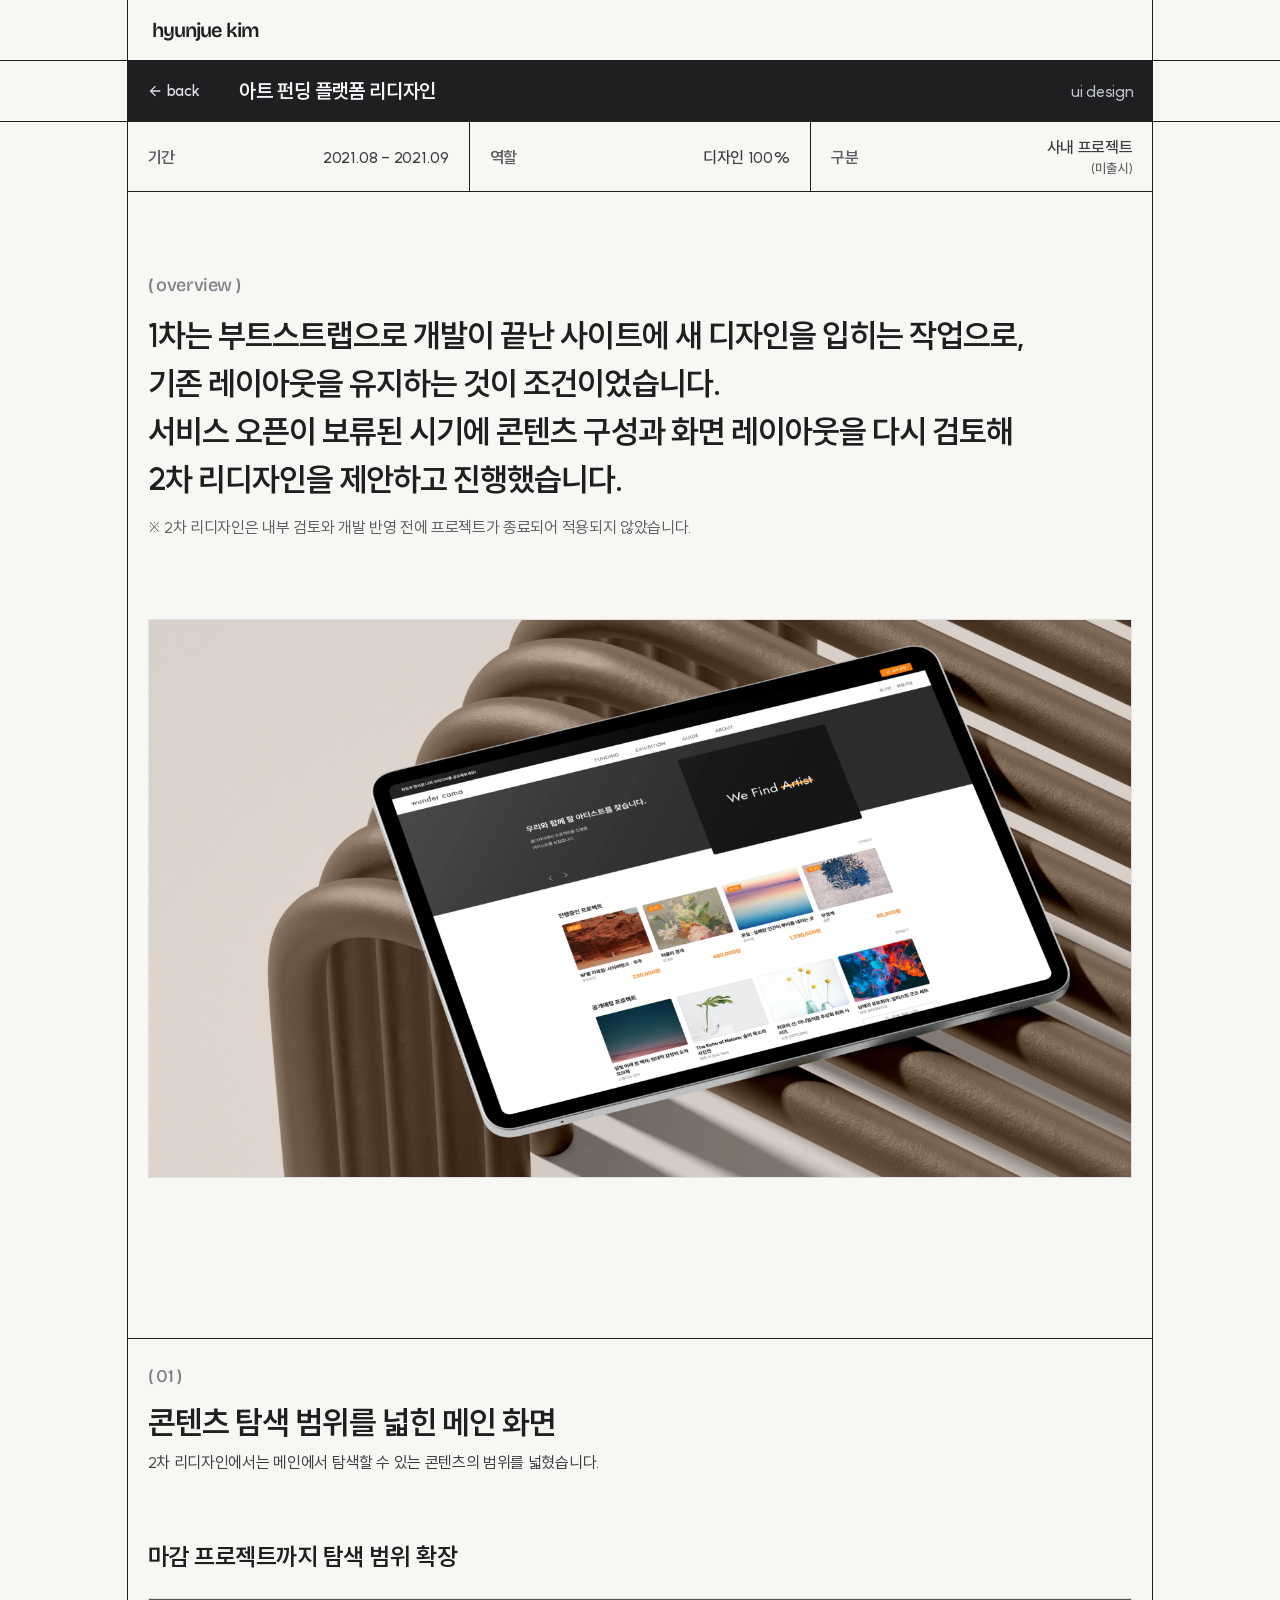
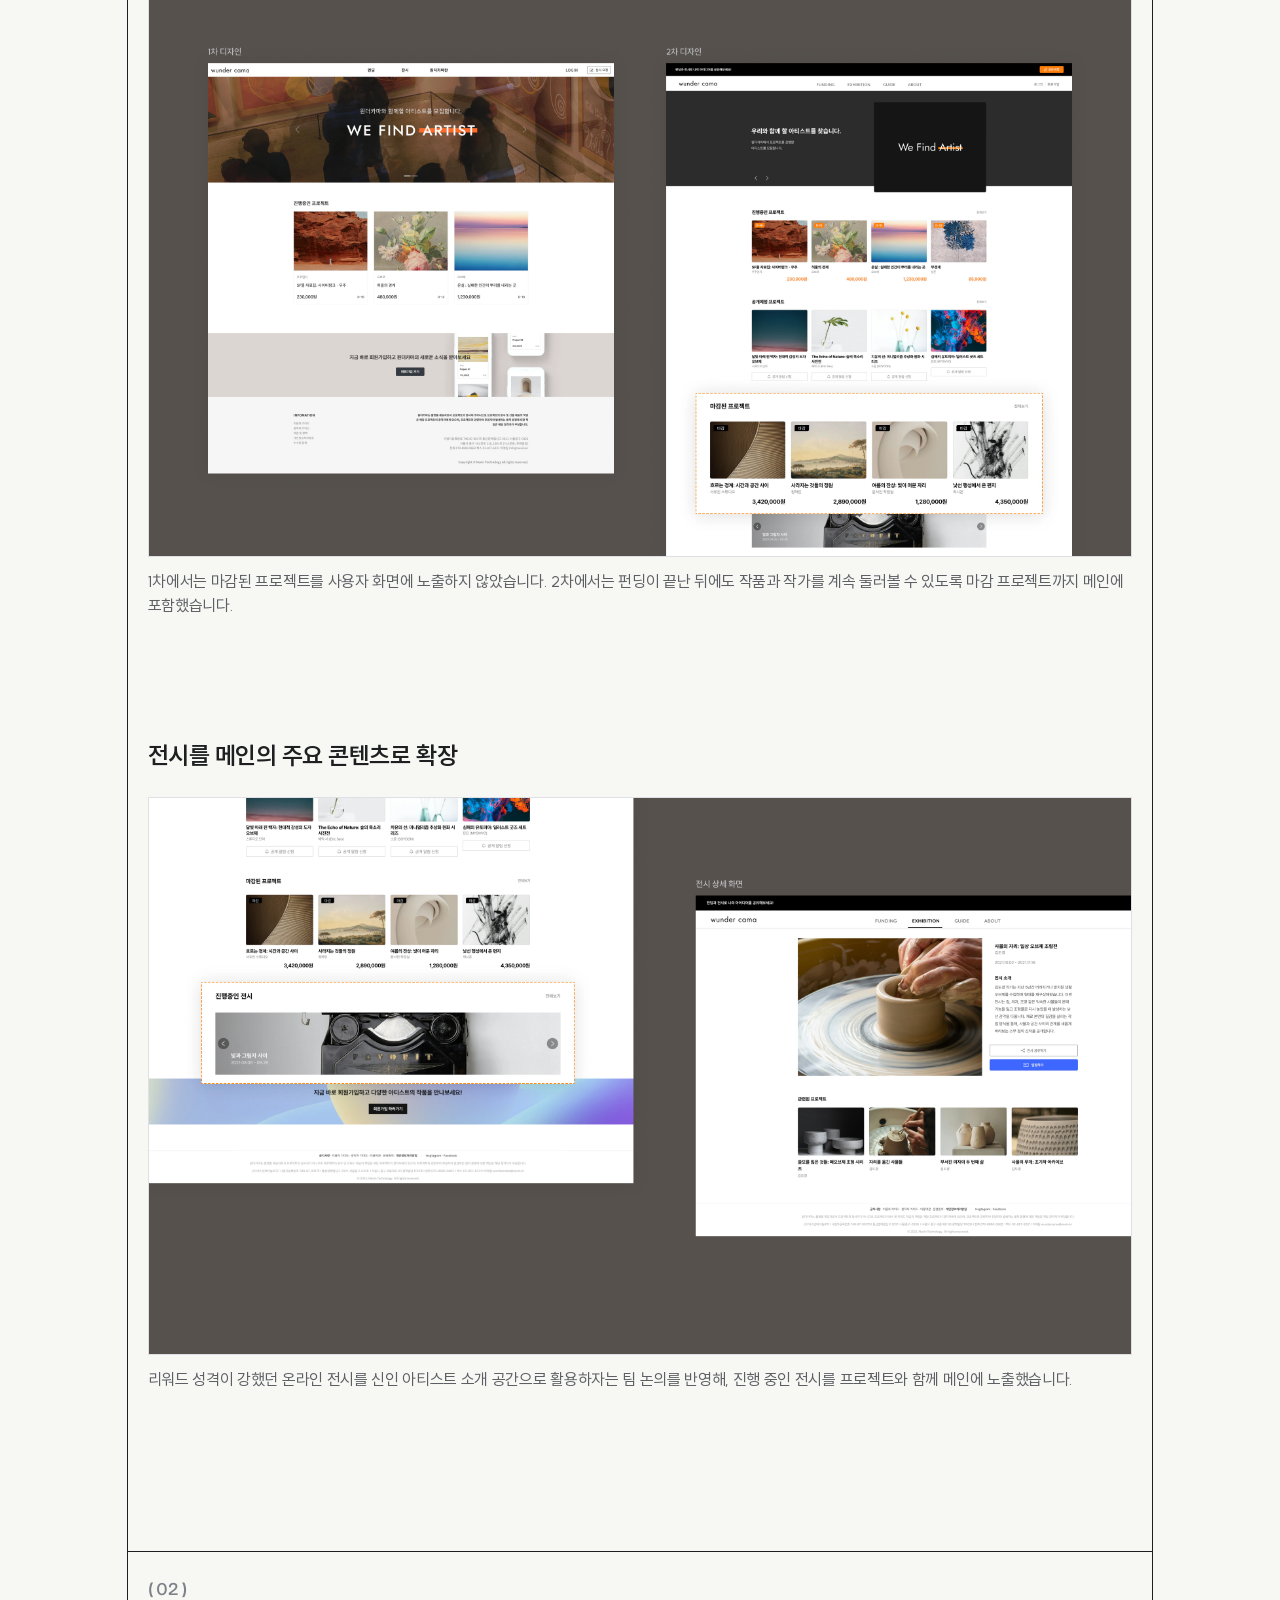
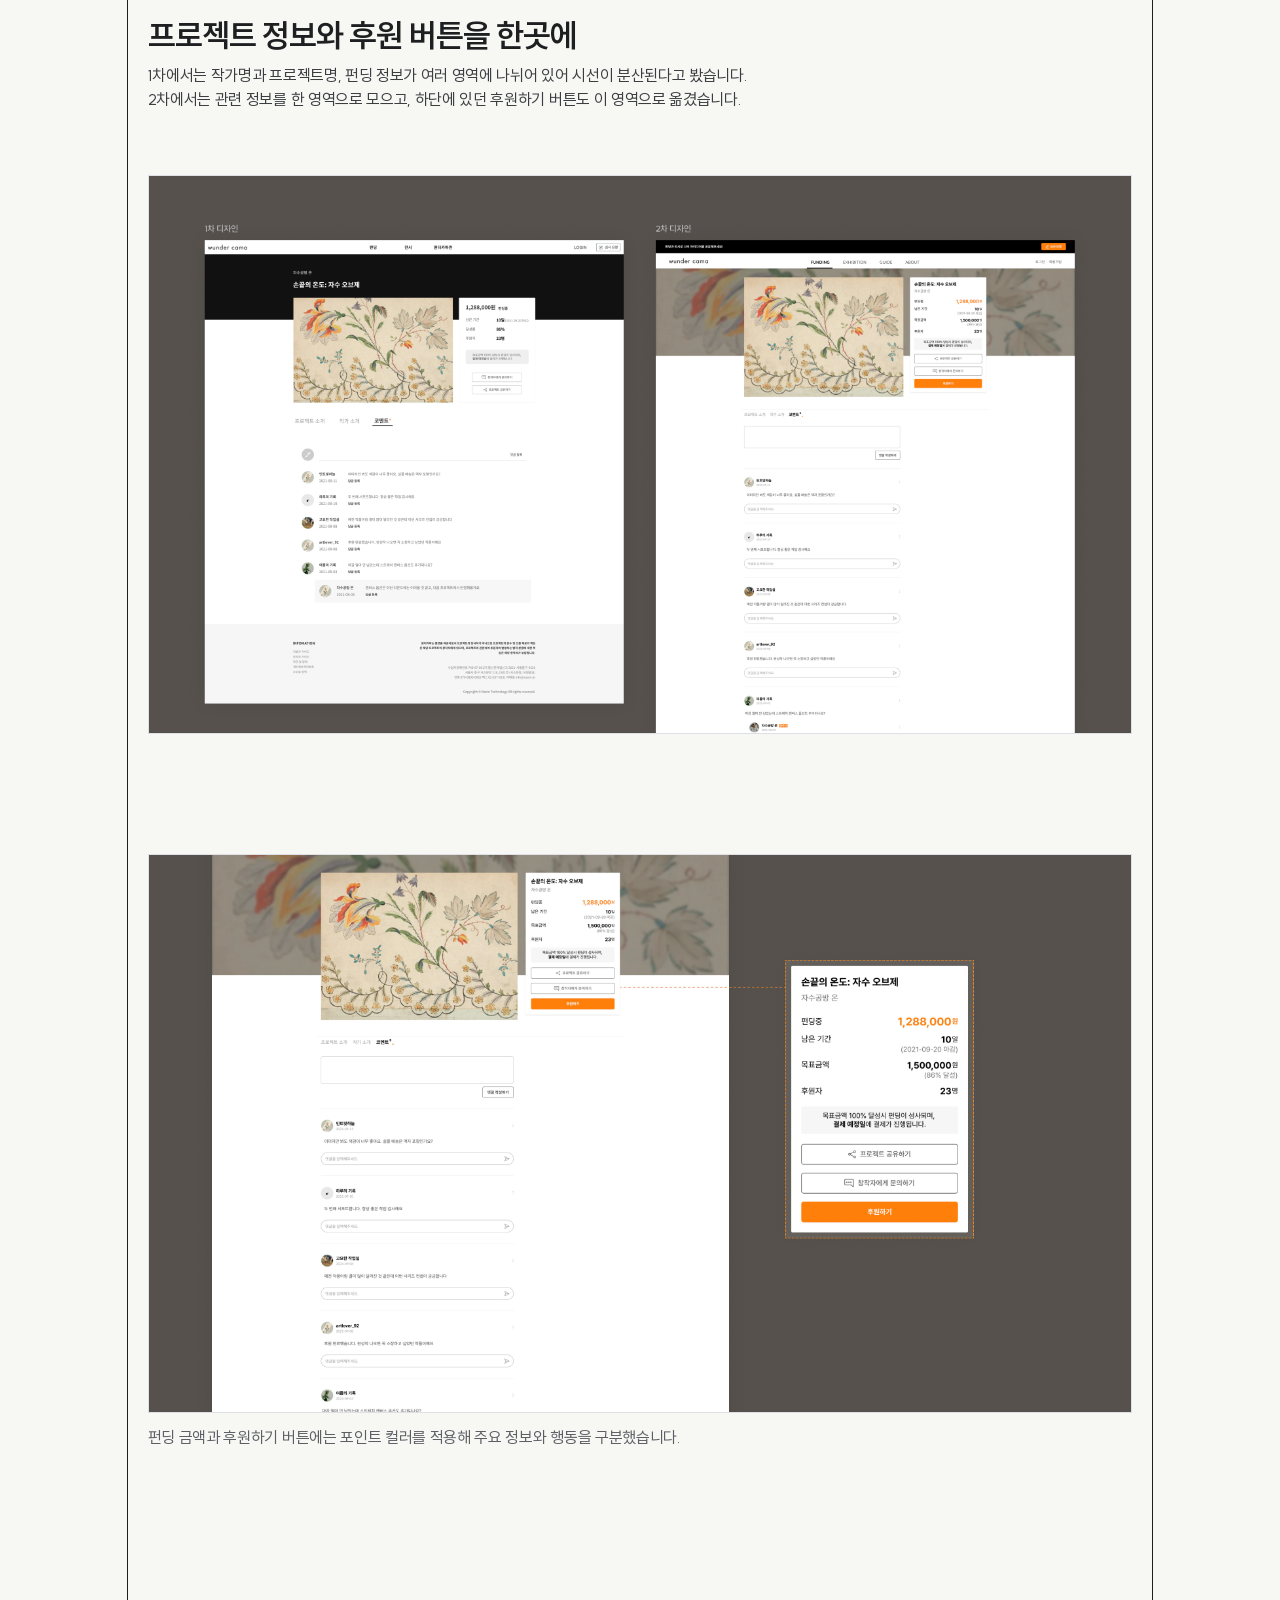
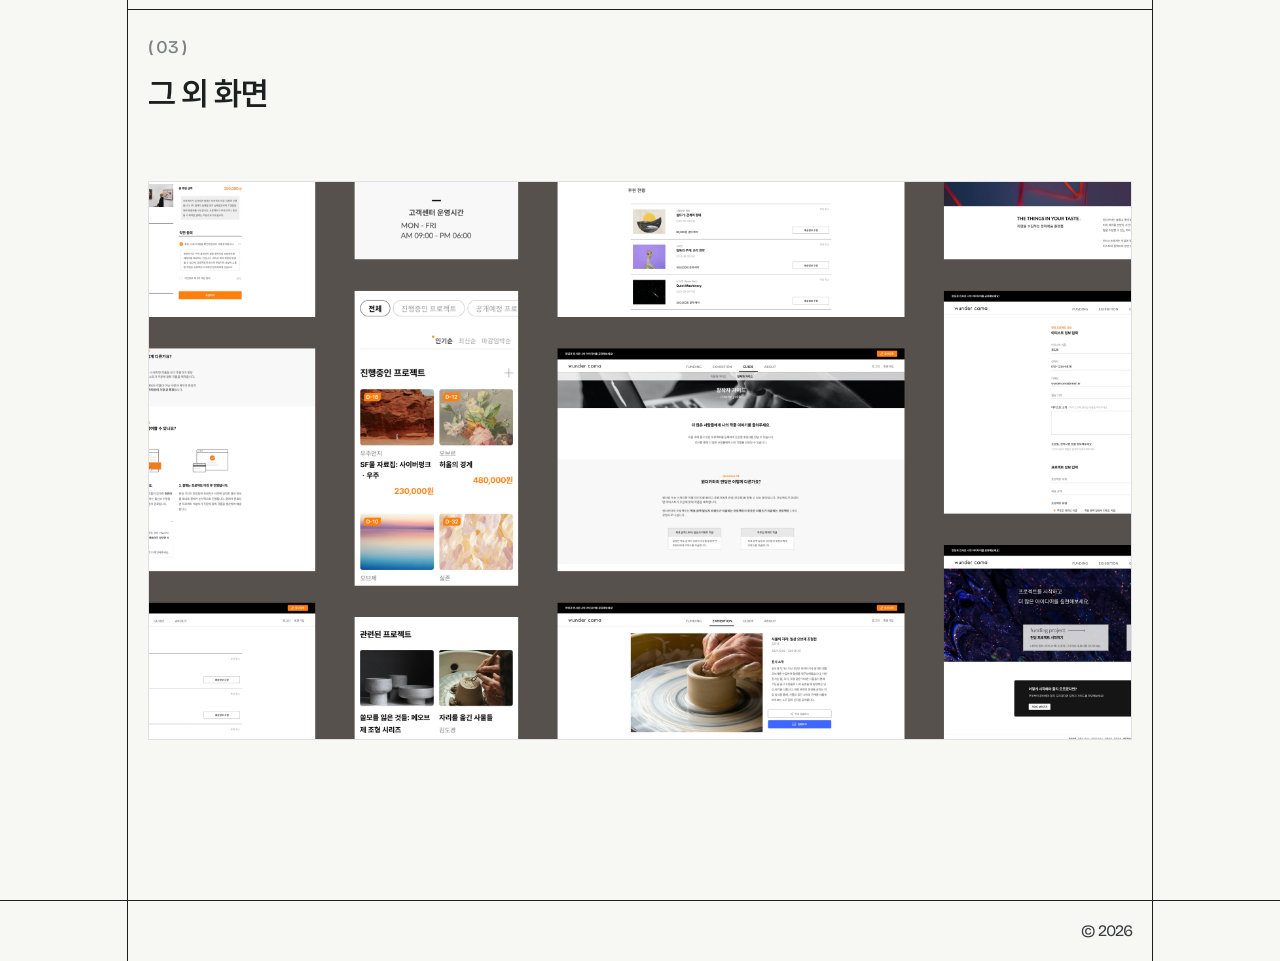
==== commit 6717bc80: "상세화면 이미지를 webp로 변경 - 상세화면 본문 이미지 경로를 .png에서 .webp로 변경 - 쓰지 않는 png 원본 삭제 (og:image용 cover.png는 유지)  C" ====
--- a/work/art-funding.html
+++ b/work/art-funding.html
@@ -18,6 +18,13 @@
         <link rel="stylesheet" href="../css/fonts.css" />
         <link rel="stylesheet" href="../css/tokens.css" />
         <link rel="stylesheet" href="../css/style.css" />
+        <script>
+            // 스크롤 등장 애니메이션: 스크립트가 실행되고 동작 줄이기 설정이 없을 때만 대상 요소를 숨김
+            if ("IntersectionObserver" in window && !window.matchMedia("(prefers-reduced-motion: reduce)").matches) {
+                document.documentElement.classList.add("has-reveal");
+            }
+        </script>
+        <script src="../js/reveal.js" defer onerror="document.documentElement.classList.remove('has-reveal')"></script>
     </head>
     <body>
         <header class="prj-top">
@@ -74,7 +81,7 @@
             <div class="prj-chapters">
                 <section class="prj-intro" aria-label="프로젝트 소개">
                     <div class="prj-cover">
-                        <img src="../images/art-funding/cover.png" alt="아트 펀딩 플랫폼 리디자인 화면 목업" width="1500" height="850" />
+                        <img src="../images/art-funding/cover.webp" alt="아트 펀딩 플랫폼 리디자인 화면 목업" width="1500" height="850" />
                     </div>
                 </section>
 
@@ -93,7 +100,7 @@
                             </div>
                             <div class="prj-item">
                                 <div class="prj-img-container">
-                                    <img src="../images/art-funding/main-closed-projects.png" alt="1차·2차 메인 화면과 마감 프로젝트 영역" width="1500" height="850" loading="lazy" />
+                                    <img src="../images/art-funding/main-closed-projects.webp" alt="1차·2차 메인 화면과 마감 프로젝트 영역" width="1500" height="850" loading="lazy" />
                                 </div>
                                 <p class="caption t-caption">
                                     1차에서는 마감된 프로젝트를 사용자 화면에 노출하지 않았습니다. 2차에서는 펀딩이 끝난 뒤에도 작품과 작가를 계속 둘러볼 수 있도록 마감 프로젝트까지 메인에
@@ -108,7 +115,7 @@
                             </div>
                             <div class="prj-item">
                                 <div class="prj-img-container">
-                                    <img src="../images/art-funding/main-exhibition.png" alt="메인의 진행 중인 전시 영역과 전시 상세 화면" width="1500" height="850" loading="lazy" />
+                                    <img src="../images/art-funding/main-exhibition.webp" alt="메인의 진행 중인 전시 영역과 전시 상세 화면" width="1500" height="850" loading="lazy" />
                                 </div>
                                 <p class="caption t-caption">
                                     리워드 성격이 강했던 온라인 전시를 신인 아티스트 소개 공간으로 활용하자는 팀 논의를 반영해, 진행 중인 전시를 프로젝트와 함께 메인에 노출했습니다.
@@ -133,7 +140,7 @@
                         <section class="prj-section" aria-label="1차·2차 프로젝트 상세 레이아웃">
                             <div class="prj-item">
                                 <div class="prj-img-container">
-                                    <img src="../images/art-funding/detail-layout.png" alt="1차·2차 프로젝트 상세 화면 비교" width="1500" height="850" loading="lazy" />
+                                    <img src="../images/art-funding/detail-layout.webp" alt="1차·2차 프로젝트 상세 화면 비교" width="1500" height="850" loading="lazy" />
                                 </div>
                             </div>
                         </section>
@@ -141,7 +148,7 @@
                         <section class="prj-section" aria-label="프로젝트 상세 포인트 컬러">
                             <div class="prj-item">
                                 <div class="prj-img-container">
-                                    <img src="../images/art-funding/detail-point-color.png" alt="프로젝트 상세 화면의 펀딩 정보 영역" width="1500" height="850" loading="lazy" />
+                                    <img src="../images/art-funding/detail-point-color.webp" alt="프로젝트 상세 화면의 펀딩 정보 영역" width="1500" height="850" loading="lazy" />
                                 </div>
                                 <p class="caption t-caption">펀딩 금액과 후원하기 버튼에는 포인트 컬러를 적용해 주요 정보와 행동을 구분했습니다.</p>
                             </div>
@@ -160,7 +167,7 @@
                         <section class="prj-section" aria-label="그 외 화면">
                             <div class="prj-item">
                                 <div class="prj-img-container">
-                                    <img src="../images/art-funding/other-pages.png" alt="이용자 가이드, 신청폼, 후원 현황 등 그 외 PC·모바일 화면" width="1500" height="850" loading="lazy" />
+                                    <img src="../images/art-funding/other-pages.webp" alt="이용자 가이드, 신청폼, 후원 현황 등 그 외 PC·모바일 화면" width="1500" height="850" loading="lazy" />
                                 </div>
                             </div>
                         </section>
--- a/css/tokens.css
+++ b/css/tokens.css
@@ -1,12 +1,12 @@
 /* ==========================================================================
    tokens.css — 웹 포트폴리오 디자인 토큰
    Figma "포트폴리오 > 웹 포트폴리오" 변수·텍스트 스타일 기준 (2026-11-16)
-   - 이미지로 추출한 요소(코드창, 목업)에만 쓰인 값은 제외: code-palette, code/*, radius/*, code·label 텍스트 스타일
+   - 이미지로 추출한 요소(코드창, 목업)에만 쓰인 값은 제외: code-palette, code/*, radius/*, code 텍스트 스타일
    - 1. primitive : 원본 값. 화면에서 직접 쓰지 않고 semantic에서 참조
    - 2. semantic  : 역할별 색상. 화면에서는 이 변수를 사용
    - 3. project   : 상세화면별 이미지 배경 (.prj--{폴더명})
    - 4. layout / typography : 데스크톱 기본값 + 모바일 덮어쓰기
-   - 5. effect    : 그림자
+   - 5. effect    : 그림자, 모션
    - 6. text styles : Figma 텍스트 스타일 → .t-{스타일명} 클래스
    ========================================================================== */
 
@@ -81,6 +81,8 @@
   --color-bg-accent: var(--mint-200);
   --color-bg-accent-subtle: var(--mint-100);
   --color-overlay-dim: var(--black-alpha-30);
+  --color-bg-label: var(--neutral-300);
+  --color-bg-label-strong: var(--neutral-800);
 
   /* text */
   --color-text-primary: var(--neutral-900);
@@ -187,6 +189,11 @@
    -------------------------------------------------------------------------- */
 :root {
   --shadow-modal: 0 0 30px rgba(4, 4, 4, 0.1);
+
+  /* 상세화면 스크롤 등장 (fade-in-up) */
+  --motion-duration-reveal: 900ms;
+  --motion-easing-reveal: ease;
+  --motion-distance-reveal: var(--size-40);
 }
 
 /* --------------------------------------------------------------------------
@@ -224,6 +231,9 @@
 .t-meta-label   { font-family: var(--font-family-sans); font-weight: 600; font-size: var(--font-size-16); line-height: 1.5; letter-spacing: -0.02em; }
 .t-meta-value   { font-family: var(--font-family-sans); font-weight: 500; font-size: var(--font-size-16); line-height: 1.5; letter-spacing: -0.02em; }
 .t-meta-caption { font-family: var(--font-family-sans); font-weight: 500; font-size: var(--font-size-13); line-height: 1.5; letter-spacing: -0.02em; }
+
+/* label */
+.t-label-badge { font-family: var(--font-family-sans); font-weight: 600; font-size: var(--font-size-13); line-height: 1.5; letter-spacing: -0.02em; }
 
 /* about modal */
 .t-about-title   { font-family: var(--font-family-sans); font-weight: 600; font-size: var(--font-size-16); line-height: 1.5; letter-spacing: -0.02em; }
--- a/css/style.css
+++ b/css/style.css
@@ -681,6 +681,33 @@
     justify-content: space-between;
 }
 
+/* 이미지 위 라벨 칩 (이러닝 운영 before / after)
+   위치는 Figma 기준(740×750 컨테이너의 위 40px, 가운데)을 비율로 유지 */
+.prj-img-container {
+    position: relative;
+}
+.prj-label {
+    position: absolute;
+    top: calc(100% * 40 / 750);
+    left: 50%;
+    translate: -50% 0;
+    display: flex;
+    align-items: center;
+    height: var(--size-24);
+    padding: 0 var(--size-8);
+    border-radius: var(--size-4);
+    white-space: nowrap;
+}
+.prj-label--before {
+    border: 1px solid var(--color-border-divider);
+    background-color: var(--color-bg-label);
+    color: var(--color-text-tertiary);
+}
+.prj-label--after {
+    background-color: var(--color-bg-label-strong);
+    color: var(--color-text-inverse);
+}
+
 /* 회고 */
 .prj-retrospect-list {
     display: flex;
@@ -877,3 +904,28 @@
         border-top: 1px solid var(--color-border-strong);
     }
 }
+
+/* --------------------------------------------------------------------------
+   13. 상세화면 스크롤 등장 — fade-in-up
+   html.has-reveal: 스크립트가 실행되고 동작 줄이기 설정이 없을 때만 붙음 (상세화면 head)
+   js/reveal.js가 화면에 들어온 요소에 .is-revealed를 붙임
+   -------------------------------------------------------------------------- */
+@keyframes fade-in-up {
+    from {
+        opacity: 0;
+        transform: translate3d(0, var(--motion-distance-reveal), 0);
+    }
+    to {
+        opacity: 1;
+        transform: translate3d(0, 0, 0);
+    }
+}
+
+@media (prefers-reduced-motion: no-preference) {
+    .has-reveal :is(.prj-overview, .prj-cover, .prj-chapter-header, .prj-section):not(.is-revealed) {
+        opacity: 0;
+    }
+    .has-reveal .is-revealed {
+        animation: fade-in-up var(--motion-duration-reveal) var(--motion-easing-reveal) backwards;
+    }
+}
